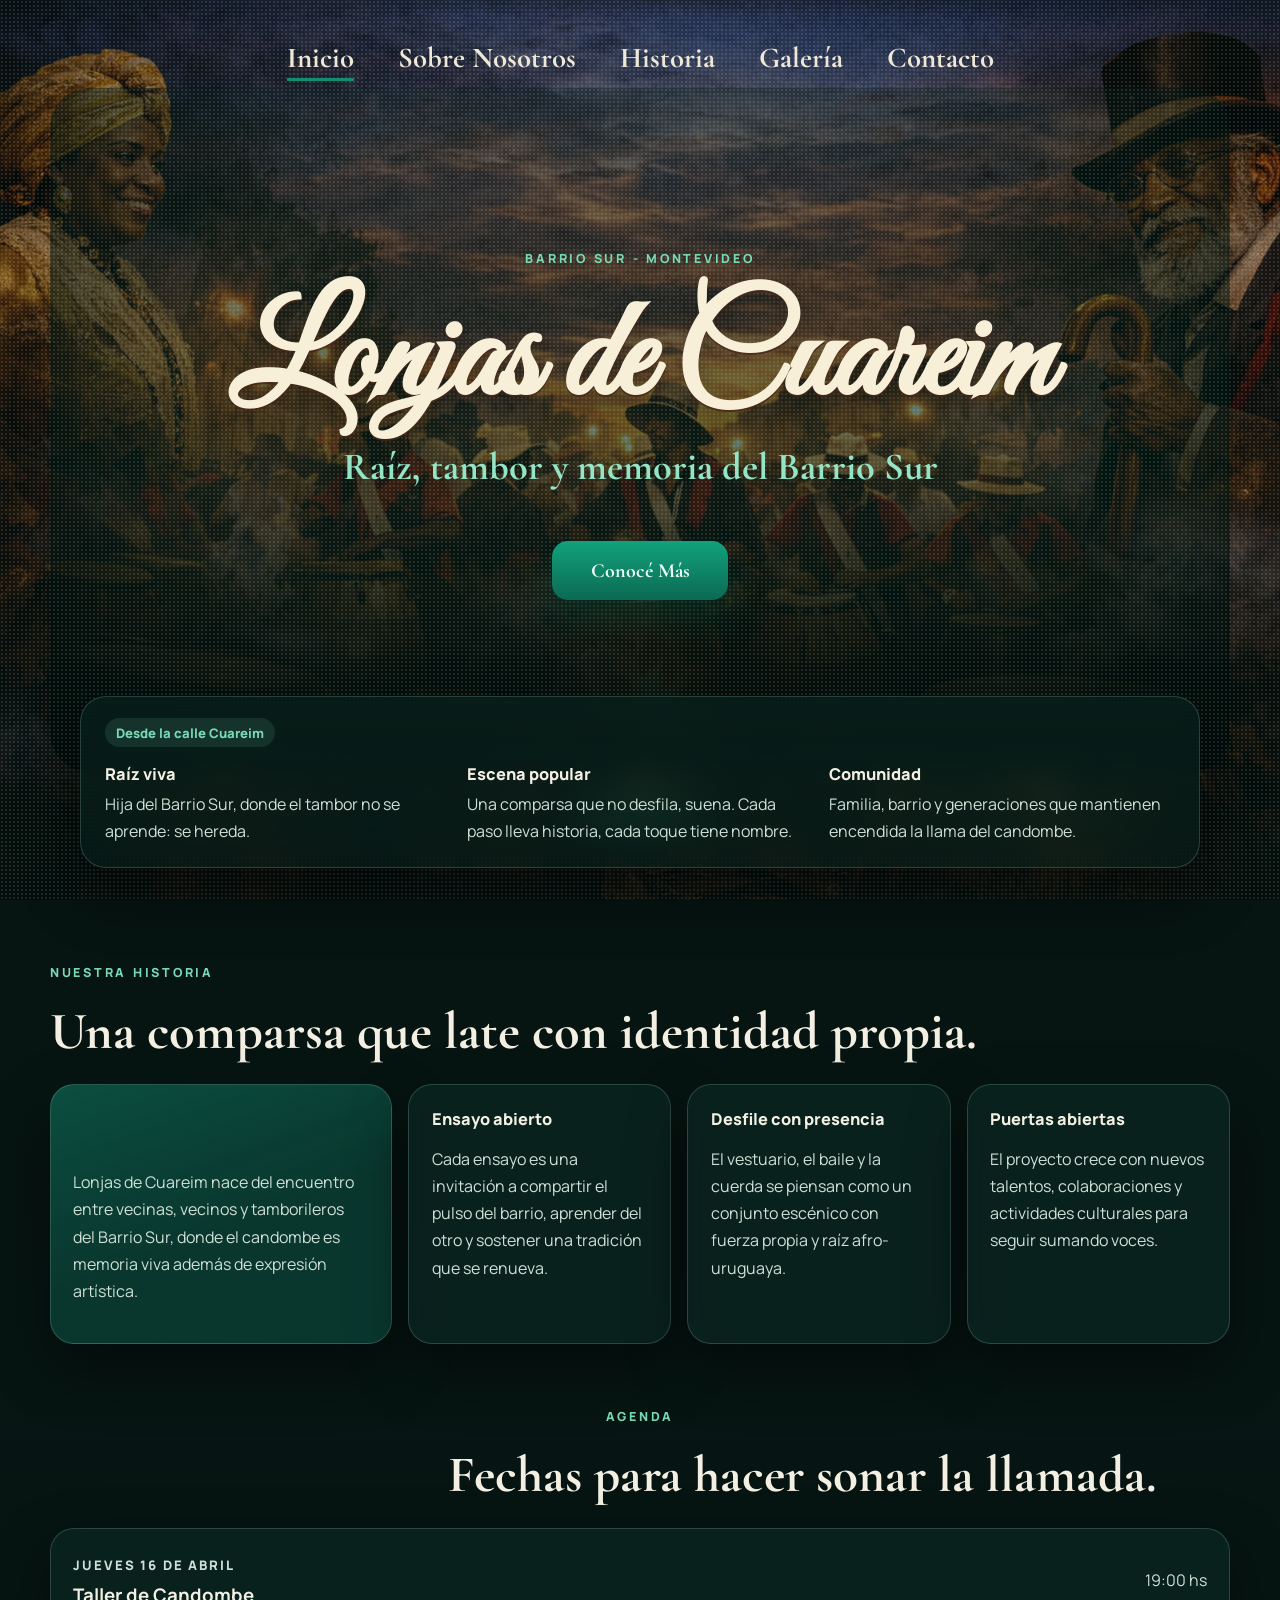
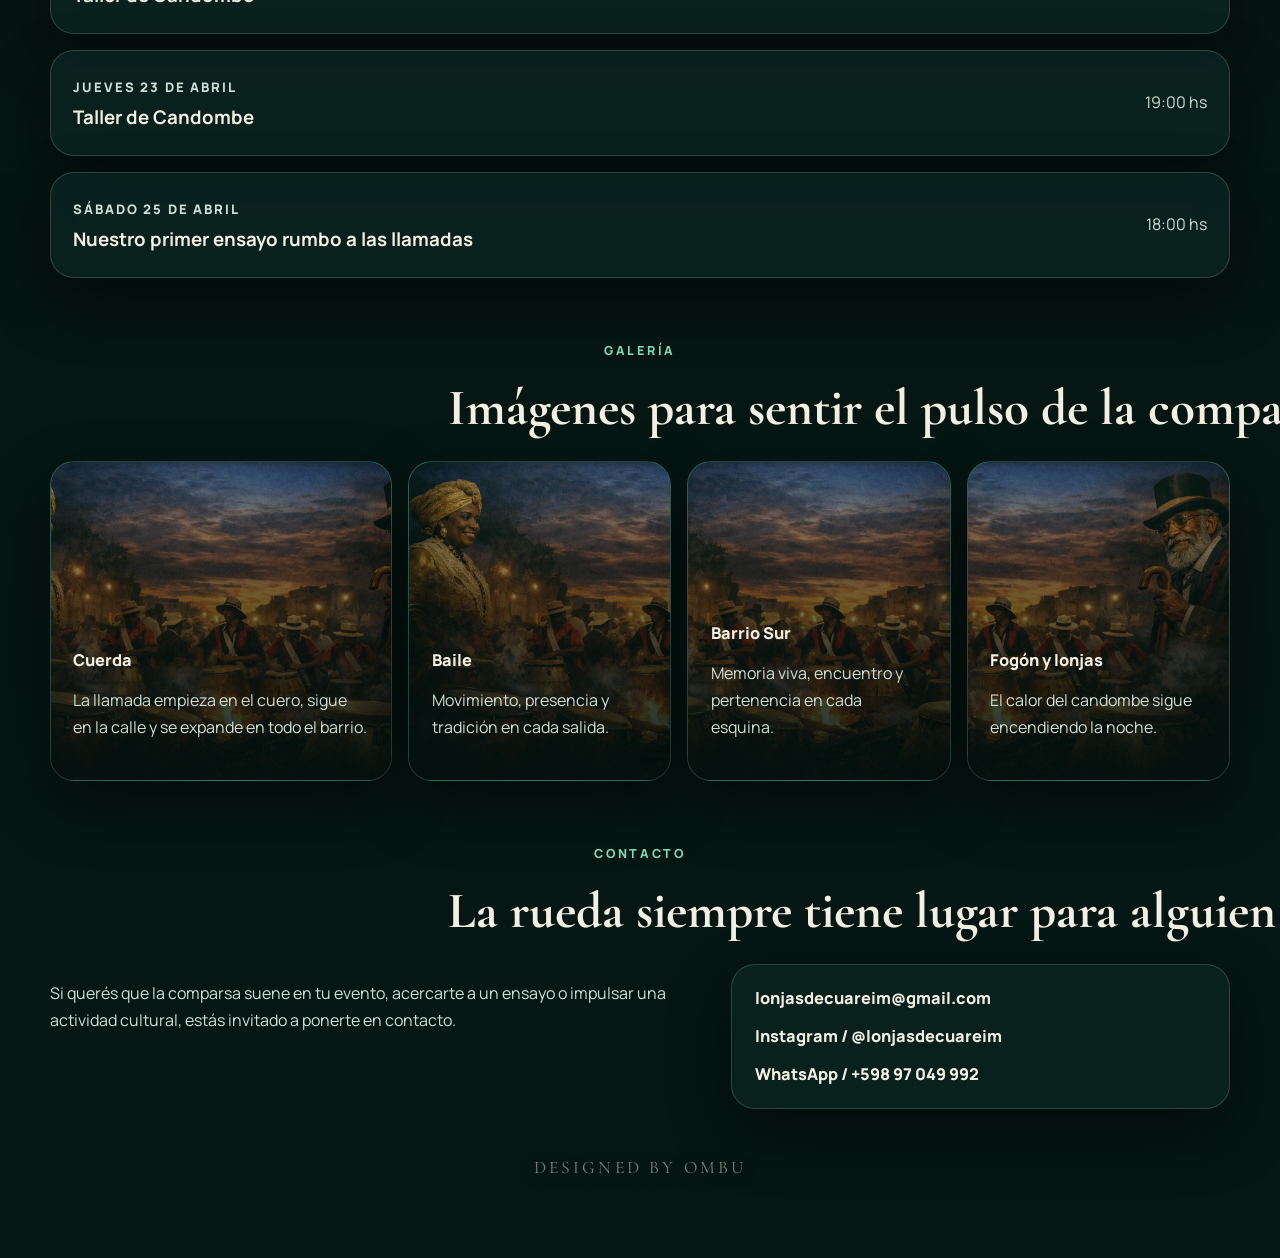
==== index.html @ a300d77d "mas version" ====
<!DOCTYPE html>
<html lang="es">
  <head>
    <meta charset="UTF-8" />
    <meta name="viewport" content="width=device-width, initial-scale=1.0" />
    <meta
      name="description"
      content="Lonjas de Cuareim, comparsa del Barrio Sur con raíz, tambor y memoria."
    />
    <title>Lonjas de Cuareim</title>
    <link rel="preconnect" href="https://fonts.googleapis.com" />
    <link rel="preconnect" href="https://fonts.gstatic.com" crossorigin />
    <link
      href="https://fonts.googleapis.com/css2?family=Cormorant+Garamond:wght@400;500;600;700&family=Great+Vibes&family=Manrope:wght@400;500;700;800&display=swap"
      rel="stylesheet"
    />
    <link rel="stylesheet" href="styles.css" />
  </head>
  <body>
    <div class="page-shell">
      <header class="hero">
        <nav class="topbar">
          <a class="brand" href="#inicio">Lonjas de Cuareim</a>
          <button
            class="menu-toggle"
            type="button"
            aria-expanded="false"
            aria-controls="main-nav"
            aria-label="Abrir menú"
          >
            <span></span>
            <span></span>
            <span></span>
          </button>
          <div class="nav-links">
            <div class="nav-links-inner" id="main-nav">
              <a href="#inicio" class="active">Inicio</a>
              <a href="sobre-nosotros.html">Sobre Nosotros</a>
              <a href="#historia">Historia</a>
              <a href="#galeria">Galería</a>
              <a href="#contacto">Contacto</a>
            </div>
          </div>
        </nav>

        <section class="hero-content" id="inicio">
          <p class="eyebrow">Barrio Sur - Montevideo</p>
          <h1>Lonjas de Cuareim</h1>
          <p class="hero-tagline">Raíz, tambor y memoria del Barrio Sur</p>
          <div class="hero-actions">
            <a class="button button-primary" href="#historia">Conocé Más</a>
          </div>
        </section>

        <div class="hero-card reveal">
          <span class="hero-card-label">Desde la calle Cuareim</span>
          <div class="hero-stats">
            <article>
              <strong>Raíz viva</strong>
              <span>Hija del Barrio Sur, donde el tambor no se aprende: se hereda.</span>
            </article>
            <article>
              <strong>Escena popular</strong>
              <span>Una comparsa que no desfila, suena. Cada paso lleva historia, cada toque tiene nombre.</span>
            </article>
            <article>
              <strong>Comunidad</strong>
              <span>Familia, barrio y generaciones que mantienen encendida la llama del candombe.</span>
            </article>
          </div>
        </div>
      </header>

      <main>
        <section class="section story reveal" id="historia">
          <div class="section-heading">
            <p class="eyebrow">Nuestra historia</p>
            <h2 class="single-line-title">Una comparsa que late con identidad propia.</h2>
          </div>
          <div class="story-grid">
            <article class="story-panel highlight">
              <p>
                Lonjas de Cuareim nace del encuentro entre vecinas, vecinos y
                tamborileros del Barrio Sur, donde el candombe es memoria viva
                además de expresión artística.
              </p>
            </article>
            <article class="story-panel">
              <h3>Ensayo abierto</h3>
              <p>
                Cada ensayo es una invitación a compartir el pulso del barrio,
                aprender del otro y sostener una tradición que se renueva.
              </p>
            </article>
            <article class="story-panel">
              <h3>Desfile con presencia</h3>
              <p>
                El vestuario, el baile y la cuerda se piensan como un conjunto
                escénico con fuerza propia y raíz afro-uruguaya.
              </p>
            </article>
            <article class="story-panel">
              <h3>Puertas abiertas</h3>
              <p>
                El proyecto crece con nuevos talentos, colaboraciones y
                actividades culturales para seguir sumando voces.
              </p>
            </article>
          </div>
        </section>

        <section class="section schedule reveal" id="agenda">
          <div class="section-heading section-heading-centered">
            <p class="eyebrow">Agenda</p>
            <h2 class="section-title-wide">Fechas para hacer sonar la llamada.</h2>
          </div>
          <div class="schedule-list">
            <article class="schedule-item">
              <div>
                <p class="schedule-date">Jueves 16 de Abril</p>
                <h3>Taller de Candombe</h3>
              </div>
              <p>19:00 hs</p>
            </article>
            <article class="schedule-item">
              <div>
                <p class="schedule-date">Jueves 23 de Abril</p>
                <h3>Taller de Candombe</h3>
              </div>
              <p>19:00 hs</p>
            </article>
            <article class="schedule-item">
              <div>
                <p class="schedule-date">Sábado 25 de Abril</p>
                <h3>Nuestro primer ensayo rumbo a las llamadas</h3>
              </div>
              <p>18:00 hs</p>
            </article>
          </div>
        </section>

        <section class="section gallery reveal" id="galeria">
          <div class="section-heading section-heading-centered">
            <p class="eyebrow">Galería</p>
            <h2 class="section-title-wide">Imágenes para sentir el pulso de la comparsa.</h2>
          </div>
          <div class="gallery-grid">
            <article class="gallery-card gallery-card-large gallery-photo gallery-photo-1">
              <span>Cuerda</span>
              <p>La llamada empieza en el cuero, sigue en la calle y se expande en todo el barrio.</p>
            </article>
            <article class="gallery-card gallery-photo gallery-photo-2">
              <span>Baile</span>
              <p>Movimiento, presencia y tradición en cada salida.</p>
            </article>
            <article class="gallery-card gallery-photo gallery-photo-3">
              <span>Barrio Sur</span>
              <p>Memoria viva, encuentro y pertenencia en cada esquina.</p>
            </article>
            <article class="gallery-card gallery-photo gallery-photo-4">
              <span>Fogón y lonjas</span>
              <p>El calor del candombe sigue encendiendo la noche.</p>
            </article>
          </div>
        </section>

        <section class="section contact reveal" id="contacto">
          <div class="section-heading section-heading-centered">
            <p class="eyebrow">Contacto</p>
            <h2 class="section-title-wide">La rueda siempre tiene lugar para alguien más.</h2>
          </div>
          <div class="contact-layout">
            <div class="contact-copy">
              <p>
                Si querés que la comparsa suene en tu evento, acercarte a un
                ensayo o impulsar una actividad cultural, estás invitado a
                ponerte en contacto.
              </p>
            </div>
            <div class="contact-box">
              <a href="mailto:lonjasdecuareim@gmail.com">lonjasdecuareim@gmail.com</a>
              <a href="https://www.instagram.com/lonjasdecuareim/" target="_blank" rel="noreferrer">
                Instagram / @lonjasdecuareim
              </a>
              <a href="https://wa.me/59897049992" target="_blank" rel="noreferrer">
                WhatsApp / +598 97 049 992
              </a>
            </div>
          </div>
        </section>
      </main>

      <footer class="site-footer">
        <p>Designed by Ombu</p>
      </footer>
    </div>

    <script src="script.js"></script>
  </body>
</html>
---- styles.css ----
:root {
  --surface: rgba(10, 37, 33, 0.8);
  --surface-strong: rgba(10, 59, 50, 0.9);
  --text: #f3efe2;
  --muted: #cfe0d6;
  --accent: #0f8f6f;
  --accent-soft: #78d9b5;
  --line: rgba(194, 248, 228, 0.18);
  --shadow: 0 24px 60px rgba(0, 0, 0, 0.48);
}

* {
  box-sizing: border-box;
}

html {
  scroll-behavior: smooth;
}

body {
  margin: 0;
  min-height: 100vh;
  font-family: "Manrope", sans-serif;
  color: var(--text);
  background:
    linear-gradient(180deg, rgba(5, 18, 16, 0.3), rgba(4, 24, 20, 0.74)),
    url("portada.png") center top / cover no-repeat fixed;
  background-color: #081412;
}

body::before {
  content: "";
  position: fixed;
  inset: 0;
  pointer-events: none;
  background:
    linear-gradient(180deg, rgba(3, 27, 23, 0.42) 0%, rgba(5, 31, 27, 0.18) 24%, rgba(3, 22, 19, 0.72) 100%),
    linear-gradient(rgba(180, 241, 222, 0.04) 1px, transparent 1px),
    linear-gradient(90deg, rgba(180, 241, 222, 0.04) 1px, transparent 1px);
  background-size: auto, 32px 32px, 32px 32px;
  opacity: 0.48;
}

body::after {
  content: "";
  position: fixed;
  inset: 0;
  pointer-events: none;
  opacity: 0.16;
  background-image: radial-gradient(circle, rgba(255, 249, 231, 0.7) 0.8px, transparent 1px);
  background-size: 4px 4px;
  mix-blend-mode: screen;
}

.page-shell {
  width: min(1180px, calc(100% - 2rem));
  margin: 0 auto;
  padding-bottom: 4rem;
}

.hero {
  position: relative;
  min-height: 100vh;
  padding: 1.5rem 0 2rem;
  display: flex;
  flex-direction: column;
  justify-content: space-between;
}

.hero-subpage {
  min-height: auto;
  padding-bottom: 0;
}

.hero::after {
  content: "";
  position: absolute;
  pointer-events: none;
  inset: 5.5rem 0 8rem;
  border-radius: 40px;
  background: linear-gradient(180deg, rgba(7, 34, 31, 0.34) 0%, rgba(13, 69, 55, 0.22) 42%, rgba(3, 20, 17, 0.7) 100%);
  box-shadow: inset 0 -140px 160px rgba(2, 13, 11, 0.92);
}

.hero::before {
  content: "";
  position: absolute;
  pointer-events: none;
  inset: auto 2% 4rem;
  height: 34%;
  border-radius: 36px;
  background:
    radial-gradient(circle at 50% 100%, rgba(57, 213, 166, 0.24), transparent 14%),
    linear-gradient(180deg, transparent 0%, rgba(4, 19, 16, 0.12) 38%, rgba(3, 16, 13, 0.5) 100%);
  filter: blur(6px);
}

.topbar {
  position: relative;
  z-index: 5;
  display: flex;
  align-items: center;
  justify-content: center;
  gap: 1rem;
  padding: 1rem 1.5rem;
}

.menu-toggle {
  display: none;
  border: 1px solid rgba(194, 248, 228, 0.22);
  background: rgba(6, 36, 31, 0.76);
  border-radius: 14px;
  padding: 0.8rem 0.75rem;
  cursor: pointer;
  backdrop-filter: blur(10px);
}

.menu-toggle span {
  display: block;
  width: 24px;
  height: 2px;
  margin: 5px 0;
  background: #f0e8d7;
  border-radius: 999px;
}

.brand,
.nav-links a,
.button,
.contact-box a {
  text-decoration: none;
  color: inherit;
}

.brand {
  display: none;
}

.nav-links {
  position: relative;
  z-index: 6;
  display: flex;
  flex-wrap: wrap;
  gap: 2.75rem;
}

.nav-links-inner {
  display: flex;
  flex-wrap: wrap;
  gap: 2.75rem;
}

.nav-links a {
  position: relative;
  z-index: 7;
  font-family: "Cormorant Garamond", serif;
  font-size: clamp(1.8rem, 2vw, 2.35rem);
  font-weight: 700;
  color: #f0e8d7;
}

.nav-links a::after {
  content: "";
  position: absolute;
  left: 0;
  right: 0;
  bottom: -0.35rem;
  height: 3px;
  background: var(--accent);
  transform: scaleX(0);
  transform-origin: center;
  transition: transform 180ms ease;
}

.nav-links a.active::after,
.nav-links a:hover::after {
  transform: scaleX(1);
}

.hero-content {
  position: relative;
  z-index: 1;
  padding: 8rem 0 4rem;
  min-height: 62vh;
  display: grid;
  place-items: center;
  text-align: center;
}

.hero-content-subpage {
  min-height: auto;
  padding: 5rem 0 3rem;
}

.eyebrow {
  margin: 0 0 1rem;
  text-transform: uppercase;
  letter-spacing: 0.22em;
  color: var(--accent-soft);
  font-size: 0.78rem;
  font-weight: 800;
}

h1,
h2,
h3,
.schedule-date {
  margin: 0;
}

h1,
h2,
h3 {
  text-wrap: balance;
}

h1 {
  font-family: "Great Vibes", cursive;
  font-size: clamp(5.4rem, 11vw, 11rem);
  line-height: 0.9;
  color: #f7efd8;
  text-shadow: 0 2px 0 rgba(71, 37, 25, 0.8), 0 8px 24px rgba(0, 0, 0, 0.28);
}

.hero-tagline {
  margin: 0.2rem 0 0;
  font-family: "Cormorant Garamond", serif;
  font-size: clamp(2rem, 3vw, 3.6rem);
  font-weight: 700;
  color: #93e5c6;
  text-shadow: 0 8px 20px rgba(0, 0, 0, 0.3);
}

.hero-actions {
  display: flex;
  justify-content: center;
  margin-top: 2.2rem;
}

.button {
  padding: 1.1rem 2.4rem;
  border-radius: 16px;
  font-family: "Cormorant Garamond", serif;
  font-size: 1.25rem;
  font-weight: 700;
}

.button-primary {
  background: linear-gradient(180deg, #12a27d, #0b6a53);
  color: #effff8;
  box-shadow: 0 18px 34px rgba(6, 73, 56, 0.38);
}

.hero-card,
.story-panel,
.schedule-item,
.gallery-card,
.contact-box {
  border: 1px solid var(--line);
  background: var(--surface);
  box-shadow: var(--shadow);
  backdrop-filter: blur(14px);
}

.hero-card {
  position: relative;
  z-index: 1;
  margin: 0 auto;
  padding: 1.35rem 1.5rem;
  border-radius: 26px;
  width: min(100%, 1120px);
  background: linear-gradient(180deg, rgba(7, 31, 27, 0.76), rgba(5, 28, 24, 0.56));
}

.hero-card-label {
  display: inline-block;
  margin-bottom: 1rem;
  padding: 0.35rem 0.7rem;
  border-radius: 999px;
  background: rgba(120, 217, 181, 0.12);
  color: var(--accent-soft);
  font-size: 0.82rem;
  font-weight: 800;
}

.hero-stats {
  display: grid;
  grid-template-columns: repeat(3, minmax(0, 1fr));
  gap: 1rem;
}

.hero-stats article,
.schedule-item div {
  display: grid;
  gap: 0.35rem;
}

.hero-stats strong,
.story-panel h3,
.gallery-card span,
.contact-box a {
  font-size: 1.02rem;
  font-weight: 800;
}

.story-panel p,
.schedule-item p,
.gallery-card p,
.contact-copy p,
.hero-stats span {
  color: var(--muted);
  line-height: 1.7;
}

main {
  position: relative;
  z-index: 1;
}

.section {
  padding: 4rem 0 0;
}

.subpage-main {
  padding-bottom: 4rem;
}

.section-subpage {
  padding-top: 3rem;
}

.section-heading {
  display: grid;
  gap: 0.6rem;
  margin-bottom: 1.75rem;
}

.section-heading-centered {
  justify-items: center;
  text-align: center;
}

.section-heading-centered h2 {
  max-width: 16ch;
}

.section-title-wide {
  max-width: none;
  white-space: nowrap;
  font-size: clamp(2.3rem, 4vw, 4.2rem);
}

h2 {
  font-family: "Cormorant Garamond", serif;
  font-size: clamp(3rem, 6vw, 4.8rem);
  line-height: 0.95;
  max-width: 12ch;
}

.single-line-title {
  max-width: none;
  white-space: nowrap;
  font-size: clamp(2.4rem, 4.1vw, 4.5rem);
}

.story-grid {
  display: grid;
  grid-template-columns: 1.3fr repeat(3, 1fr);
  gap: 1rem;
}

.subpage-grid,
.subpage-columns {
  display: grid;
  gap: 1rem;
}

.subpage-grid {
  grid-template-columns: 1.2fr 1fr 1fr;
}

.subpage-columns {
  grid-template-columns: repeat(3, 1fr);
}

.story-panel,
.gallery-card,
.contact-box {
  border-radius: 24px;
  padding: 1.4rem;
}

.story-panel.highlight {
  display: flex;
  align-items: flex-end;
  min-height: 260px;
  background: linear-gradient(160deg, rgba(18, 162, 125, 0.22), transparent 54%), var(--surface-strong);
}

.schedule-list,
.gallery-grid {
  display: grid;
  gap: 1rem;
}

.schedule-item {
  display: flex;
  justify-content: space-between;
  gap: 1.5rem;
  align-items: center;
  padding: 1.4rem;
  border-radius: 24px;
}

.schedule-date {
  color: var(--accent-soft);
  text-transform: uppercase;
  letter-spacing: 0.14em;
  font-size: 0.82rem;
  font-weight: 800;
}

.gallery-grid {
  grid-template-columns: 1.3fr repeat(3, 1fr);
}

.gallery-card {
  min-height: 220px;
  display: flex;
  flex-direction: column;
  justify-content: flex-end;
  background:
    linear-gradient(180deg, rgba(255, 255, 255, 0) 12%, rgba(3, 18, 15, 0.88) 92%),
    radial-gradient(circle at top, rgba(120, 217, 181, 0.2), rgba(18, 162, 125, 0.08) 36%, transparent 70%),
    var(--surface-strong);
  overflow: hidden;
}

.gallery-card-large {
  min-height: 320px;
}

.gallery-photo {
  position: relative;
  isolation: isolate;
}

.gallery-photo::before {
  content: "";
  position: absolute;
  inset: 0;
  background-image: url("portada.png");
  background-size: cover;
  background-repeat: no-repeat;
  opacity: 0.68;
  z-index: -2;
  transition: transform 300ms ease, opacity 300ms ease;
}

.gallery-photo::after {
  content: "";
  position: absolute;
  inset: 0;
  background:
    linear-gradient(180deg, rgba(6, 29, 24, 0.08) 10%, rgba(3, 18, 15, 0.84) 92%);
  z-index: -1;
}

.gallery-photo:hover::before {
  transform: scale(1.04);
  opacity: 0.82;
}

.gallery-photo-1::before {
  background-position: center 78%;
}

.gallery-photo-2::before {
  background-position: left center;
}

.gallery-photo-3::before {
  background-position: center 24%;
}

.gallery-photo-4::before {
  background-position: right center;
}

.contact-layout {
  display: grid;
  grid-template-columns: 1.2fr 0.9fr;
  gap: 1rem;
  align-items: start;
}

.contact-box {
  display: grid;
  gap: 1rem;
}

.site-footer {
  position: relative;
  z-index: 1;
  padding: 3rem 0 1rem;
  text-align: center;
}

.site-footer p {
  margin: 0;
  font-family: "Cormorant Garamond", serif;
  font-size: 1.1rem;
  letter-spacing: 0.18em;
  text-transform: uppercase;
  color: rgba(246, 236, 216, 0.5);
  text-shadow: 0 4px 18px rgba(0, 0, 0, 0.35);
}

.reveal {
  opacity: 0;
  transform: translateY(28px);
  transition: opacity 700ms ease, transform 700ms ease;
}

.reveal.is-visible {
  opacity: 1;
  transform: translateY(0);
}

@media (max-width: 960px) {
  body {
    background-position: center top, 56% top;
    background-size: auto, cover;
  }

  .story-grid,
  .subpage-grid,
  .subpage-columns,
  .gallery-grid,
  .contact-layout,
  .hero-stats {
    grid-template-columns: 1fr;
  }

  .schedule-item {
    flex-direction: column;
    align-items: flex-start;
  }

  .hero-content {
    padding-top: 5rem;
  }
}

@media (max-width: 720px) {
  body {
    background:
      linear-gradient(180deg, rgba(9, 7, 9, 0.38), rgba(9, 7, 9, 0.72)),
      url("portada.png") 64% top / cover no-repeat scroll;
  }

  body::before {
    opacity: 0.34;
  }

  body::after {
    opacity: 0.08;
  }

  .page-shell {
    width: min(100% - 1rem, 100%);
  }

  .hero {
    min-height: auto;
    padding-top: 0.5rem;
  }

  .topbar,
  .hero-actions {
    flex-direction: column;
    align-items: flex-start;
  }

  .topbar {
    align-items: stretch;
    gap: 0.75rem;
  }

  .menu-toggle {
    display: inline-flex;
    align-self: flex-start;
    flex-direction: column;
    justify-content: center;
  }

  .nav-links {
    display: none;
    width: 100%;
    padding: 1rem;
    border: 1px solid rgba(194, 248, 228, 0.16);
    border-radius: 24px;
    background: rgba(5, 33, 28, 0.82);
    box-shadow: var(--shadow);
    backdrop-filter: blur(16px);
  }

  .nav-links.is-open {
    display: block;
  }

  .nav-links-inner {
    flex-direction: column;
    gap: 0.85rem;
  }

  .nav-links a {
    display: inline-block;
    font-size: 1.8rem;
  }

  h1 {
    font-size: clamp(4rem, 17vw, 6rem);
  }

  .hero-tagline {
    font-size: clamp(1.7rem, 8vw, 2.35rem);
  }

  .single-line-title {
    white-space: normal;
    font-size: clamp(2.4rem, 9vw, 3.4rem);
  }

  .section-title-wide {
    white-space: normal;
    font-size: clamp(2.2rem, 8vw, 3.2rem);
  }

  .hero-card,
  .story-panel,
  .schedule-item,
  .gallery-card,
  .contact-box {
    border-radius: 22px;
  }
}
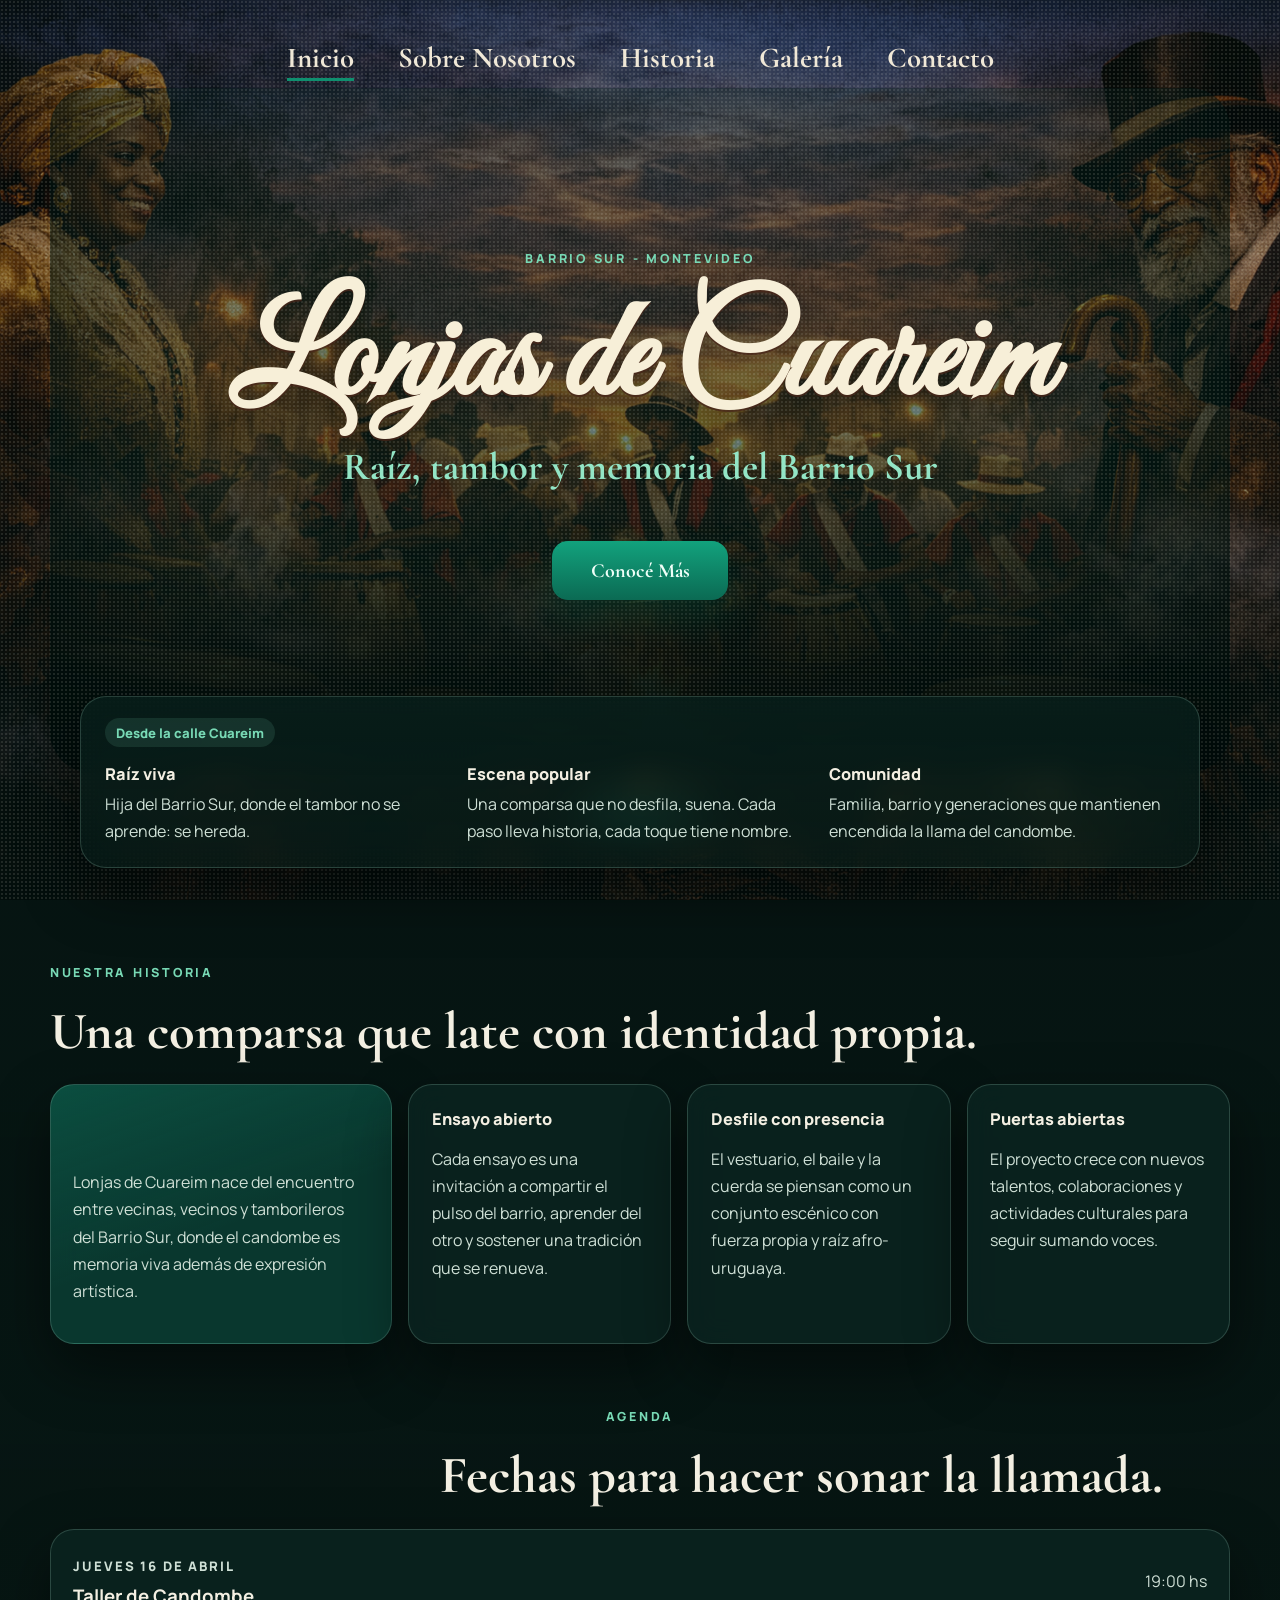
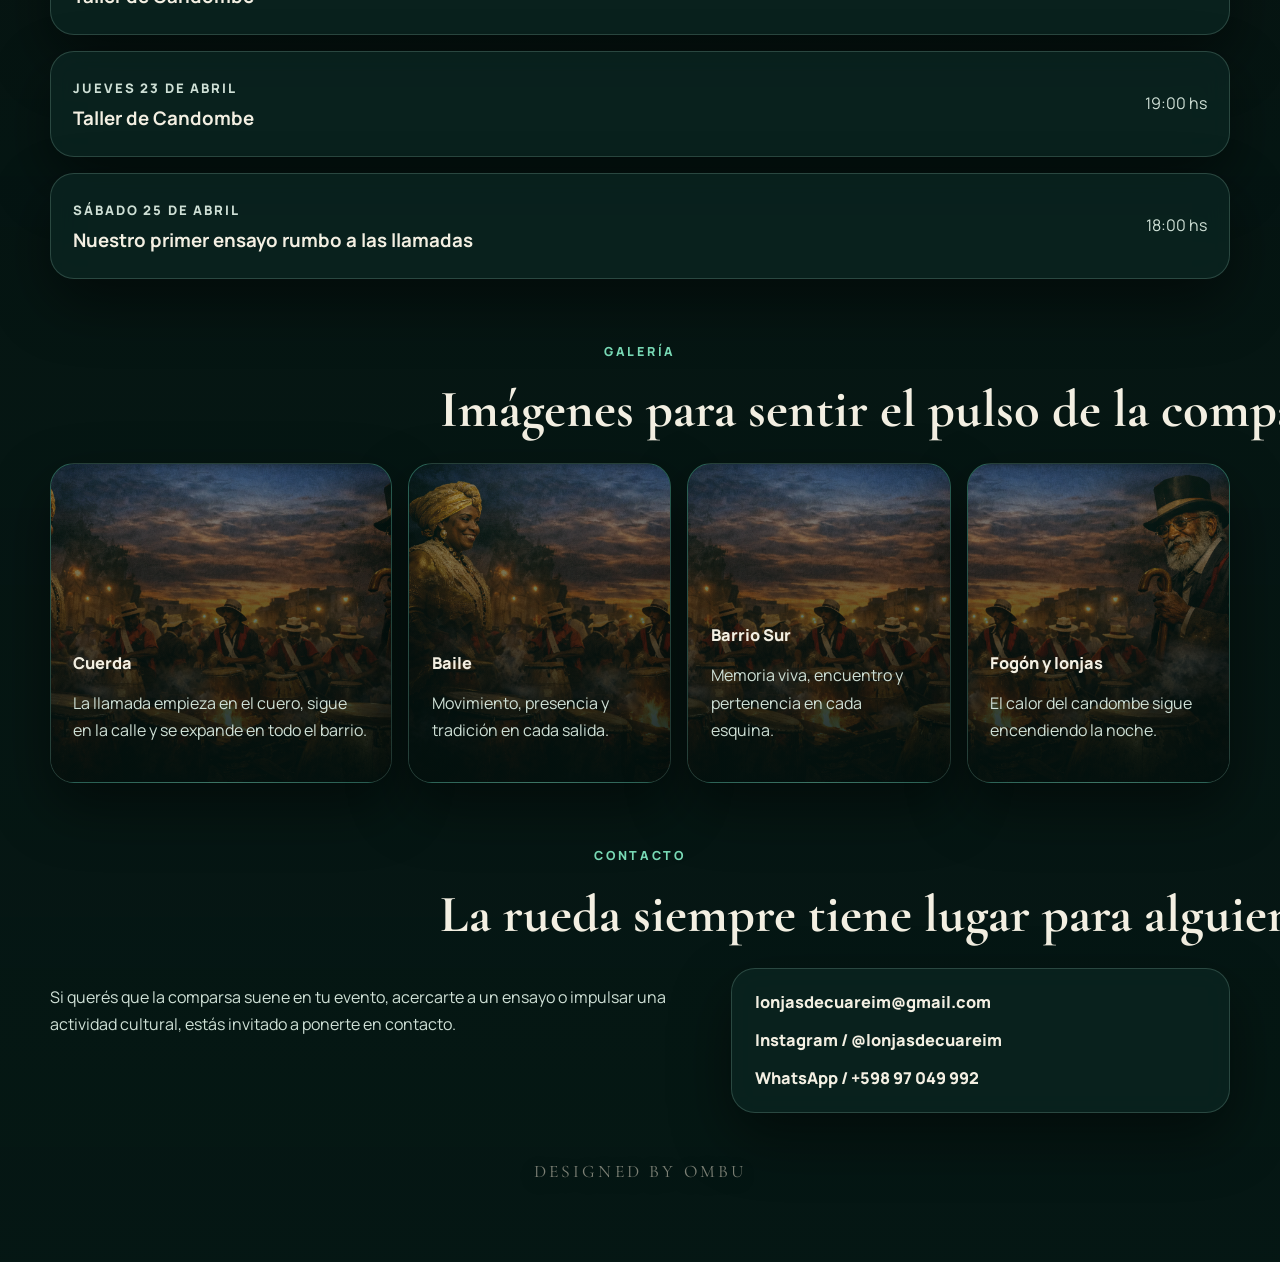
==== commit cae04431: "mas version" ====
--- a/index.html
+++ b/index.html
@@ -112,7 +112,7 @@
         <section class="section schedule reveal" id="agenda">
           <div class="section-heading section-heading-centered">
             <p class="eyebrow">Agenda</p>
-            <h2 class="section-title-wide">Fechas para hacer sonar la llamada.</h2>
+            <h2 class="single-line-title centered-title">Fechas para hacer sonar la llamada.</h2>
           </div>
           <div class="schedule-list">
             <article class="schedule-item">
@@ -142,7 +142,7 @@
         <section class="section gallery reveal" id="galeria">
           <div class="section-heading section-heading-centered">
             <p class="eyebrow">Galería</p>
-            <h2 class="section-title-wide">Imágenes para sentir el pulso de la comparsa.</h2>
+            <h2 class="single-line-title centered-title">Imágenes para sentir el pulso de la comparsa.</h2>
           </div>
           <div class="gallery-grid">
             <article class="gallery-card gallery-card-large gallery-photo gallery-photo-1">
@@ -167,7 +167,7 @@
         <section class="section contact reveal" id="contacto">
           <div class="section-heading section-heading-centered">
             <p class="eyebrow">Contacto</p>
-            <h2 class="section-title-wide">La rueda siempre tiene lugar para alguien más.</h2>
+            <h2 class="single-line-title centered-title">La rueda siempre tiene lugar para alguien más.</h2>
           </div>
           <div class="contact-layout">
             <div class="contact-copy">
--- a/styles.css
+++ b/styles.css
@@ -336,6 +336,7 @@
 }
 
 .section-heading-centered {
+  width: 100%;
   justify-items: center;
   text-align: center;
 }
@@ -344,10 +345,10 @@
   max-width: 16ch;
 }
 
-.section-title-wide {
-  max-width: none;
-  white-space: nowrap;
-  font-size: clamp(2.3rem, 4vw, 4.2rem);
+.centered-title {
+  width: fit-content;
+  margin-inline: auto;
+  text-align: center;
 }
 
 h2 {
@@ -632,11 +633,6 @@
     font-size: clamp(2.4rem, 9vw, 3.4rem);
   }
 
-  .section-title-wide {
-    white-space: normal;
-    font-size: clamp(2.2rem, 8vw, 3.2rem);
-  }
-
   .hero-card,
   .story-panel,
   .schedule-item,
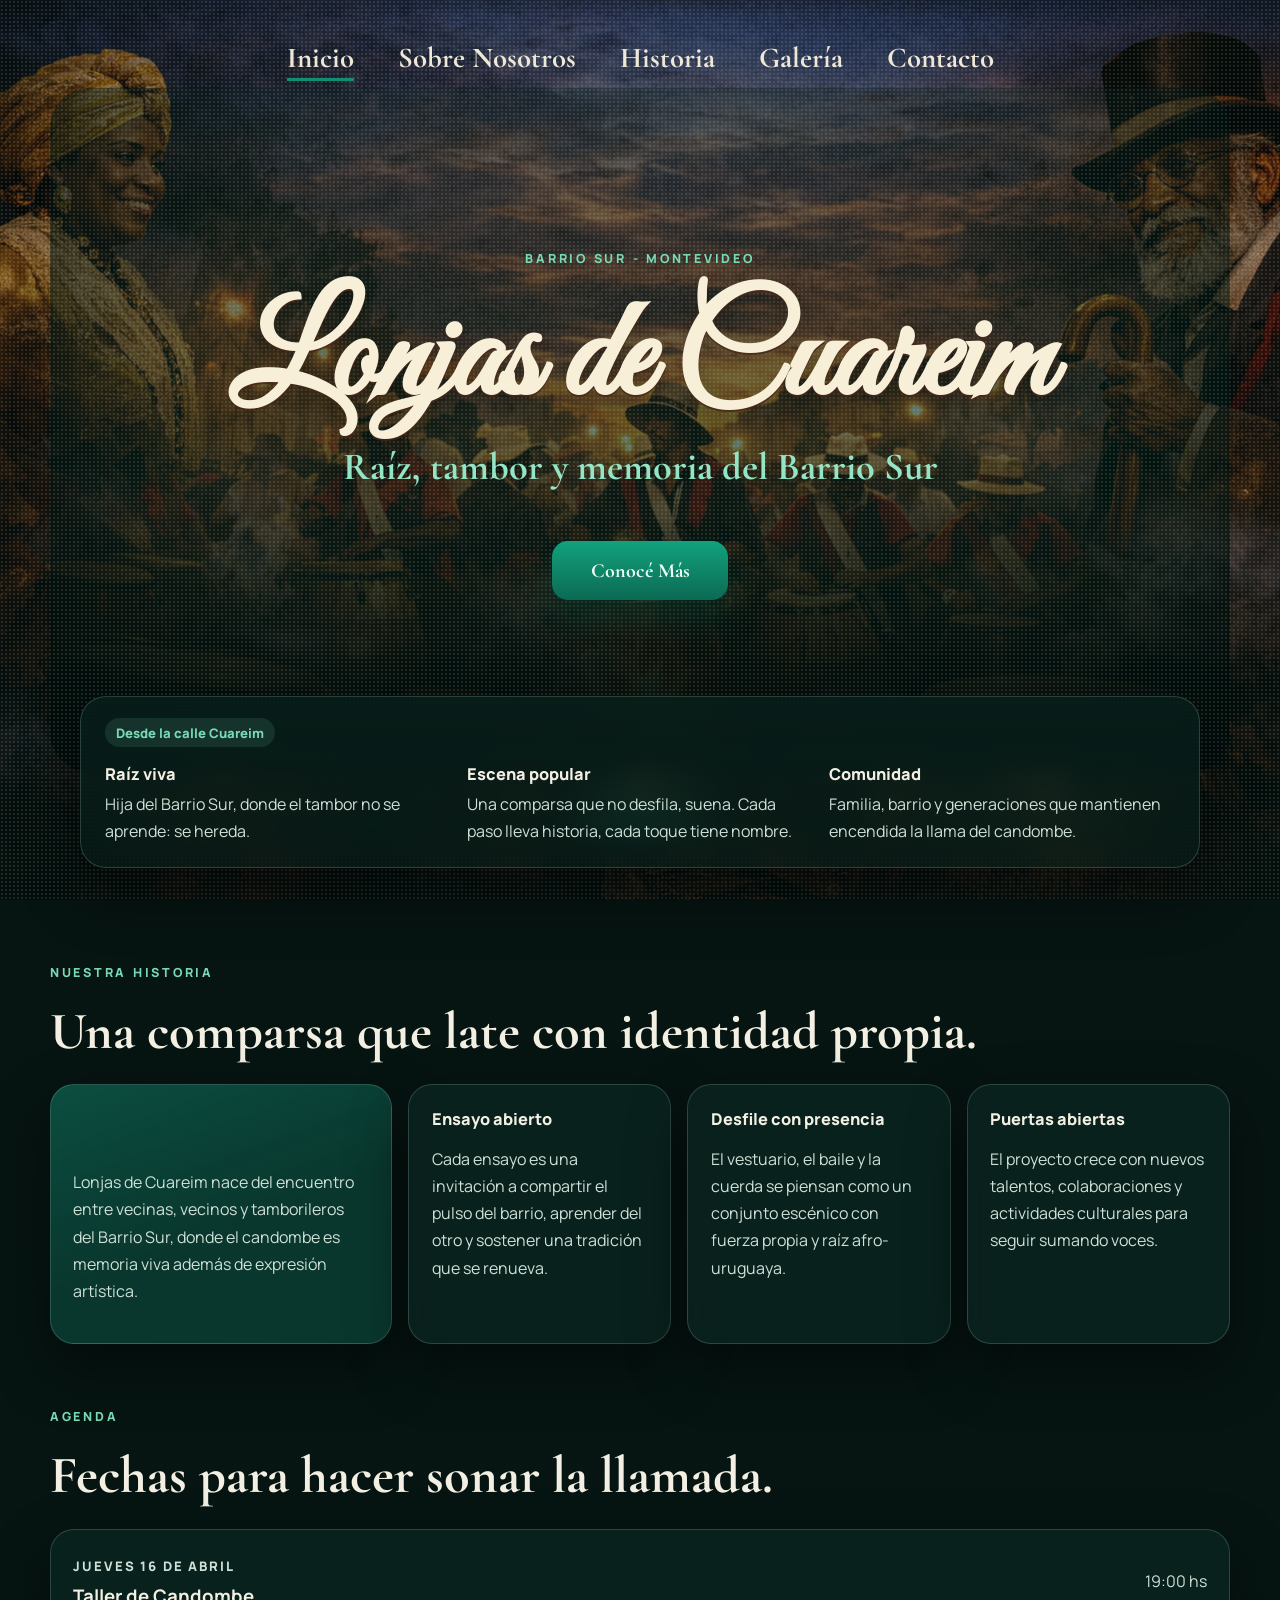
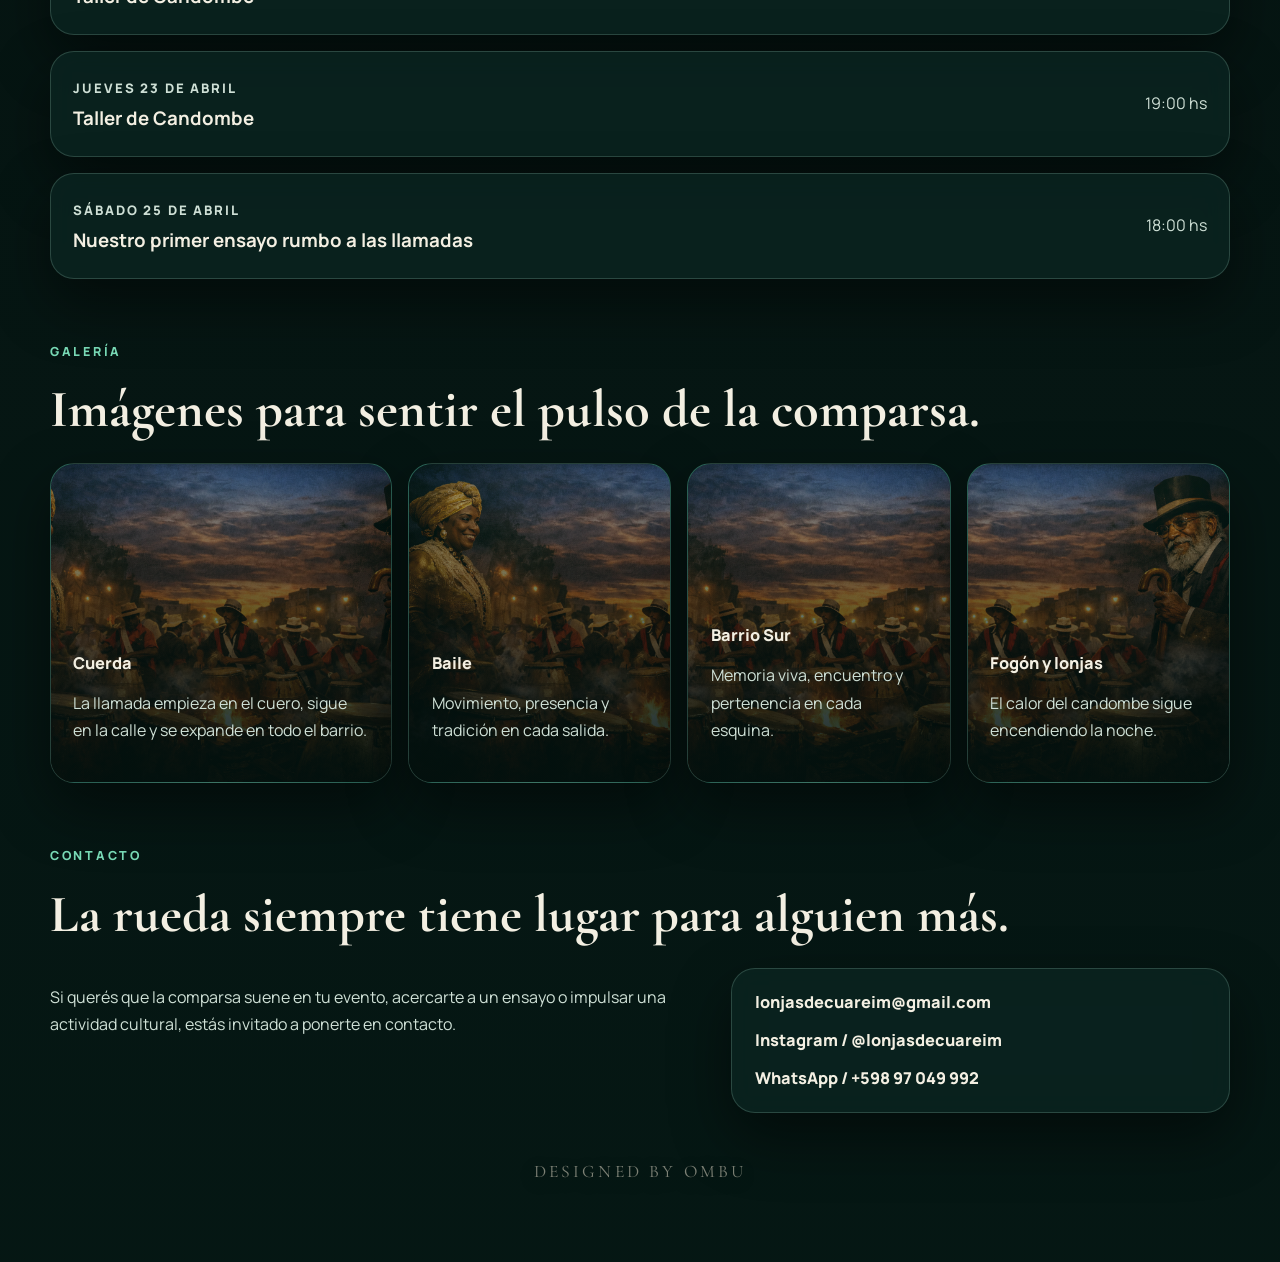
==== commit 36012bcb: "vv" ====
--- a/index.html
+++ b/index.html
@@ -110,9 +110,9 @@
         </section>
 
         <section class="section schedule reveal" id="agenda">
-          <div class="section-heading section-heading-centered">
+          <div class="section-heading">
             <p class="eyebrow">Agenda</p>
-            <h2 class="single-line-title centered-title">Fechas para hacer sonar la llamada.</h2>
+            <h2 class="single-line-title">Fechas para hacer sonar la llamada.</h2>
           </div>
           <div class="schedule-list">
             <article class="schedule-item">
@@ -140,9 +140,9 @@
         </section>
 
         <section class="section gallery reveal" id="galeria">
-          <div class="section-heading section-heading-centered">
+          <div class="section-heading">
             <p class="eyebrow">Galería</p>
-            <h2 class="single-line-title centered-title">Imágenes para sentir el pulso de la comparsa.</h2>
+            <h2 class="single-line-title">Imágenes para sentir el pulso de la comparsa.</h2>
           </div>
           <div class="gallery-grid">
             <article class="gallery-card gallery-card-large gallery-photo gallery-photo-1">
@@ -165,9 +165,9 @@
         </section>
 
         <section class="section contact reveal" id="contacto">
-          <div class="section-heading section-heading-centered">
+          <div class="section-heading">
             <p class="eyebrow">Contacto</p>
-            <h2 class="single-line-title centered-title">La rueda siempre tiene lugar para alguien más.</h2>
+            <h2 class="single-line-title">La rueda siempre tiene lugar para alguien más.</h2>
           </div>
           <div class="contact-layout">
             <div class="contact-copy">
--- a/styles.css
+++ b/styles.css
@@ -15,11 +15,13 @@
 
 html {
   scroll-behavior: smooth;
+  overflow-x: hidden;
 }
 
 body {
   margin: 0;
   min-height: 100vh;
+  overflow-x: hidden;
   font-family: "Manrope", sans-serif;
   color: var(--text);
   background:
@@ -335,22 +337,6 @@
   margin-bottom: 1.75rem;
 }
 
-.section-heading-centered {
-  width: 100%;
-  justify-items: center;
-  text-align: center;
-}
-
-.section-heading-centered h2 {
-  max-width: 16ch;
-}
-
-.centered-title {
-  width: fit-content;
-  margin-inline: auto;
-  text-align: center;
-}
-
 h2 {
   font-family: "Cormorant Garamond", serif;
   font-size: clamp(3rem, 6vw, 4.8rem);
@@ -633,6 +619,10 @@
     font-size: clamp(2.4rem, 9vw, 3.4rem);
   }
 
+  .matched-title {
+    font-size: clamp(2.4rem, 9vw, 3.4rem);
+  }
+
   .hero-card,
   .story-panel,
   .schedule-item,
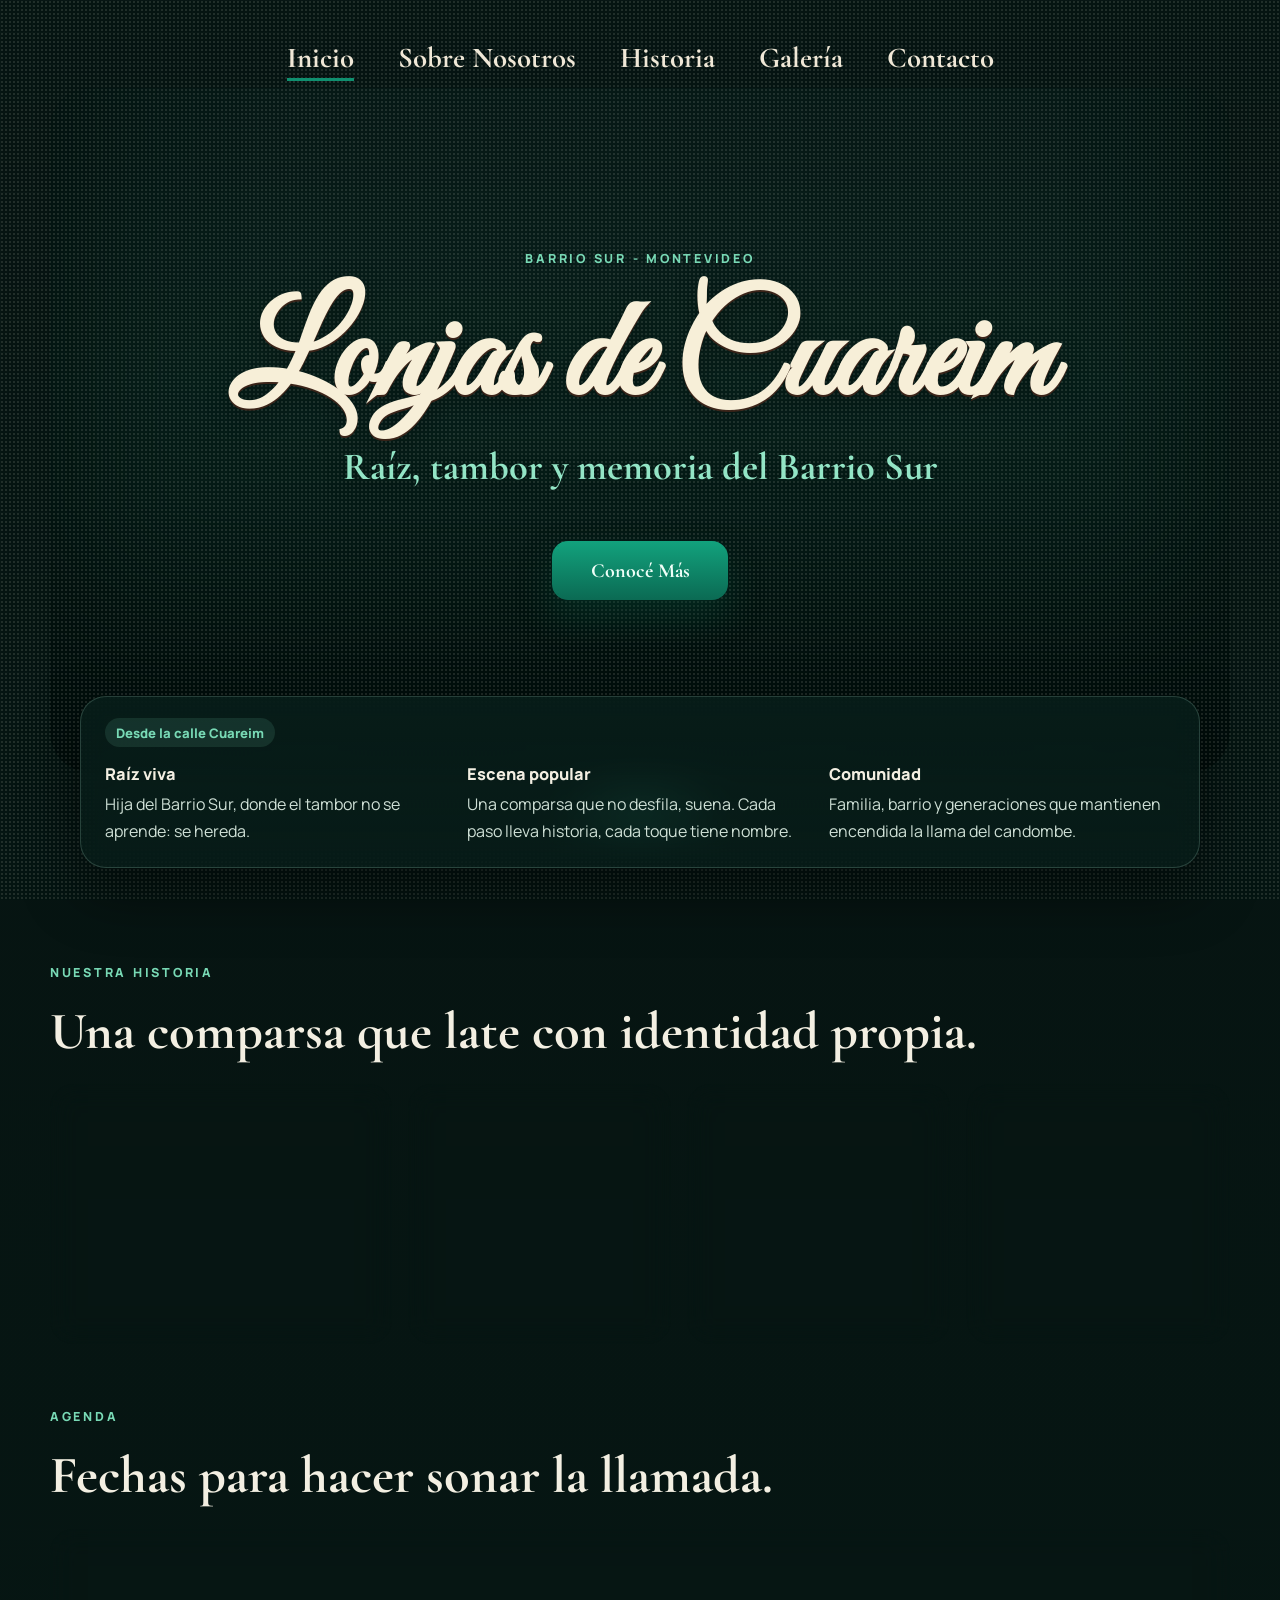
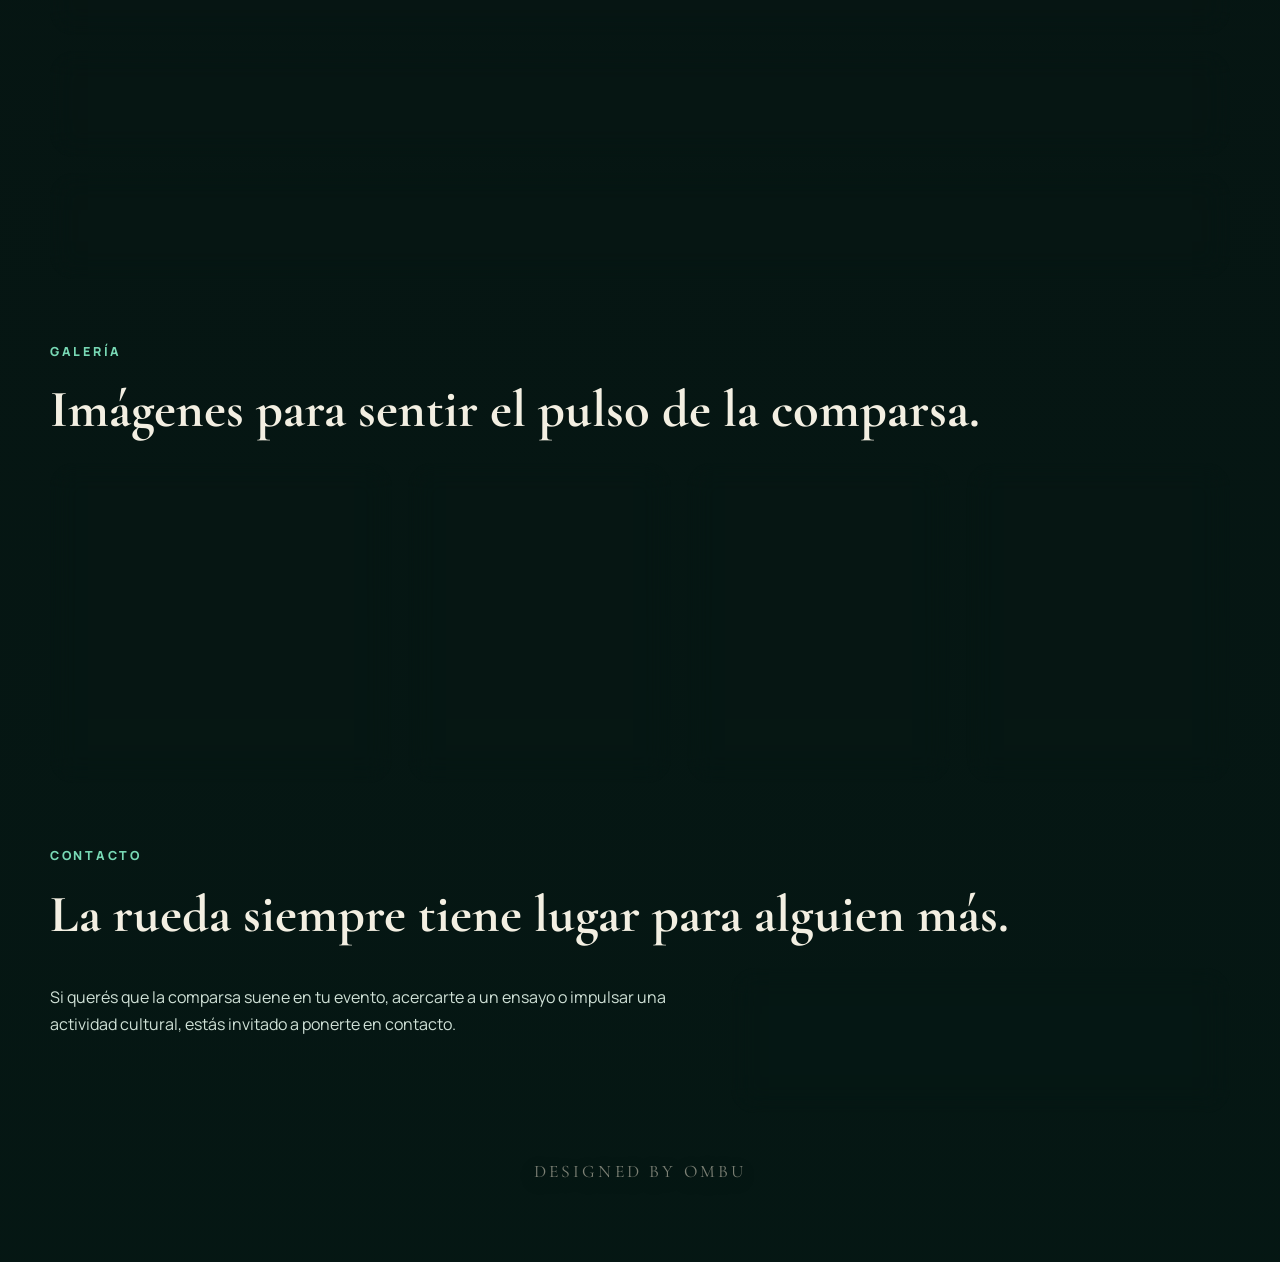
==== commit 36ece984: "dd" ====
--- a/index.html
+++ b/index.html
@@ -37,7 +37,7 @@
               <a href="#inicio" class="active">Inicio</a>
               <a href="sobre-nosotros.html">Sobre Nosotros</a>
               <a href="#historia">Historia</a>
-              <a href="#galeria">Galería</a>
+              <a href="galeria.html">Galería</a>
               <a href="#contacto">Contacto</a>
             </div>
           </div>
--- a/styles.css
+++ b/styles.css
@@ -459,19 +459,140 @@
 }
 
 .gallery-photo-1::before {
+  background-image: url("imagenes/cuerda.jpg");
   background-position: center 78%;
 }
 
 .gallery-photo-2::before {
+  background-image: url("imagenes/baile.jpg");
   background-position: left center;
 }
 
 .gallery-photo-3::before {
+  background-image: url("imagenes/barrio sur.jpeg");
   background-position: center 24%;
 }
 
 .gallery-photo-4::before {
+  background-image: url("imagenes/fogon.png");
   background-position: right center;
+}
+
+.photo-portal {
+  display: grid;
+  grid-template-columns: repeat(3, minmax(0, 1fr));
+  gap: 1rem;
+}
+
+.photo-frame {
+  position: relative;
+  min-height: 340px;
+  border: 1px solid var(--line);
+  border-radius: 28px;
+  overflow: hidden;
+  background: rgba(4, 24, 20, 0.72);
+  box-shadow: var(--shadow);
+}
+
+.photo-frame-large {
+  grid-column: span 2;
+  min-height: 420px;
+}
+
+.photo-frame-wide {
+  grid-column: span 2;
+}
+
+.photo-portal-archive .photo-frame {
+  min-height: 280px;
+}
+
+.photo-frame img {
+  width: 100%;
+  height: 100%;
+  object-fit: cover;
+  display: block;
+}
+
+.photo-trigger {
+  all: unset;
+  position: absolute;
+  inset: 0;
+  z-index: 1;
+  cursor: zoom-in;
+  display: block;
+  width: 100%;
+  height: 100%;
+}
+
+.photo-frame-copy {
+  position: absolute;
+  inset: auto 0 0;
+  z-index: 2;
+  pointer-events: none;
+  padding: 1.2rem;
+  background:
+    linear-gradient(180deg, rgba(4, 24, 20, 0) 0%, rgba(4, 24, 20, 0.84) 36%, rgba(4, 24, 20, 0.96) 100%);
+}
+
+.photo-frame-copy span {
+  display: block;
+  margin-bottom: 0.35rem;
+  font-size: 1rem;
+  font-weight: 800;
+}
+
+.photo-frame-copy p {
+  margin: 0;
+  color: var(--muted);
+  line-height: 1.6;
+}
+
+.lightbox {
+  position: fixed;
+  inset: 0;
+  z-index: 30;
+  display: grid;
+  place-items: center;
+  padding: 2rem;
+  background: rgba(3, 18, 15, 0.9);
+  opacity: 0;
+  visibility: hidden;
+  transition: opacity 220ms ease, visibility 220ms ease;
+}
+
+.lightbox.is-open {
+  opacity: 1;
+  visibility: visible;
+}
+
+.lightbox-content {
+  max-width: min(92vw, 1200px);
+  max-height: 88vh;
+}
+
+.lightbox-image {
+  width: auto;
+  max-width: 100%;
+  max-height: 88vh;
+  display: block;
+  border-radius: 24px;
+  box-shadow: 0 30px 80px rgba(0, 0, 0, 0.45);
+}
+
+.lightbox-close {
+  position: absolute;
+  top: 1.2rem;
+  right: 1.2rem;
+  border: 1px solid rgba(194, 248, 228, 0.22);
+  background: rgba(6, 36, 31, 0.9);
+  color: var(--text);
+  width: 48px;
+  height: 48px;
+  border-radius: 999px;
+  font-size: 1.8rem;
+  line-height: 1;
+  cursor: pointer;
 }
 
 .contact-layout {
@@ -524,9 +645,16 @@
   .subpage-grid,
   .subpage-columns,
   .gallery-grid,
+  .photo-portal,
   .contact-layout,
   .hero-stats {
     grid-template-columns: 1fr;
+  }
+
+  .photo-frame-large,
+  .photo-frame-wide {
+    grid-column: span 1;
+    min-height: 340px;
   }
 
   .schedule-item {
@@ -606,6 +734,15 @@
     font-size: 1.8rem;
   }
 
+  .lightbox {
+    padding: 1rem;
+  }
+
+  .lightbox-close {
+    top: 0.85rem;
+    right: 0.85rem;
+  }
+
   h1 {
     font-size: clamp(4rem, 17vw, 6rem);
   }
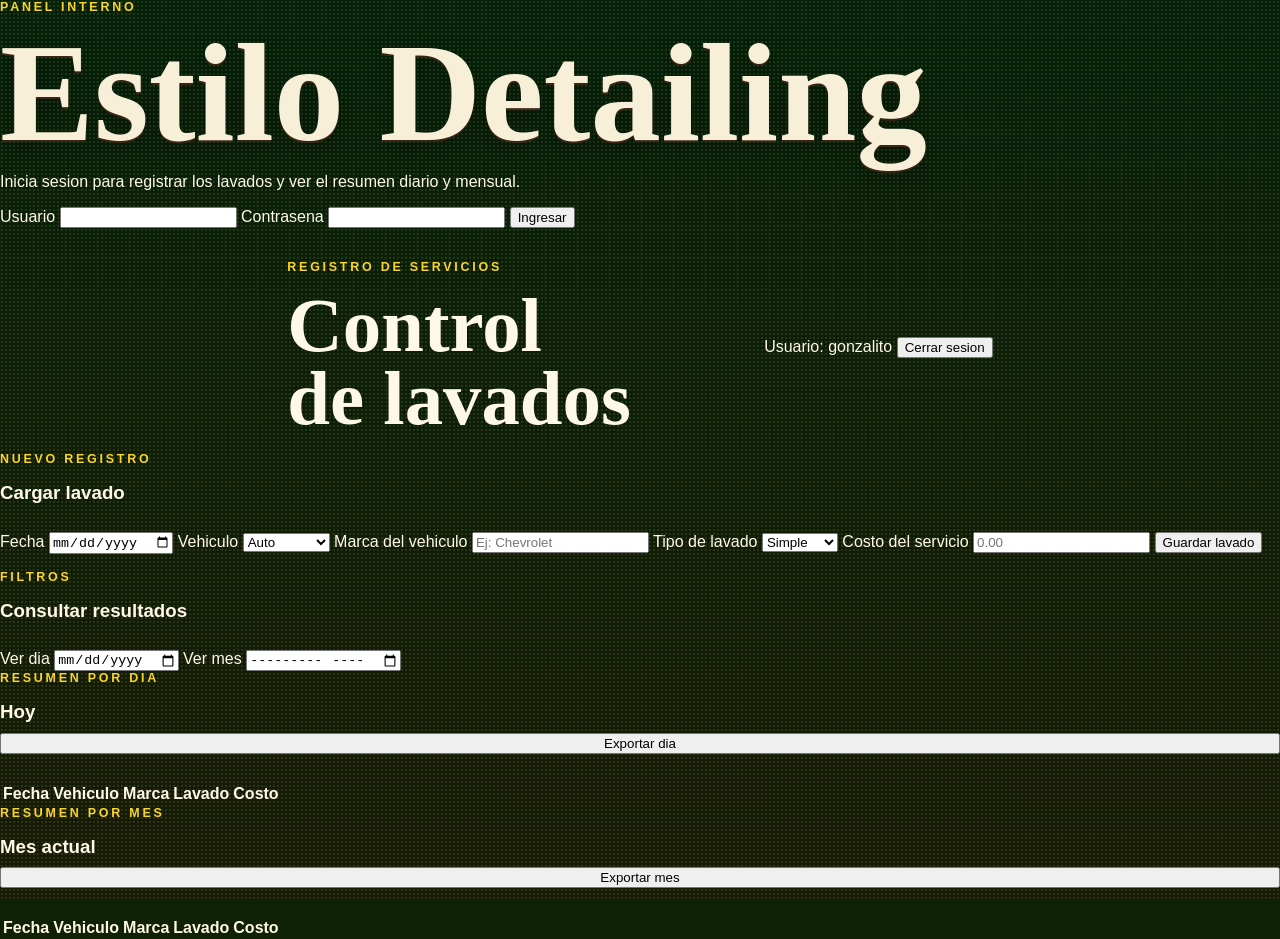
==== commit 5bea818b: "#" ====
--- a/index.html
+++ b/index.html
@@ -1,200 +1,185 @@
 <!DOCTYPE html>
 <html lang="es">
-  <head>
-    <meta charset="UTF-8" />
-    <meta name="viewport" content="width=device-width, initial-scale=1.0" />
-    <meta
-      name="description"
-      content="Lonjas de Cuareim, comparsa del Barrio Sur con raíz, tambor y memoria."
-    />
-    <title>Lonjas de Cuareim</title>
-    <link rel="preconnect" href="https://fonts.googleapis.com" />
-    <link rel="preconnect" href="https://fonts.gstatic.com" crossorigin />
-    <link
-      href="https://fonts.googleapis.com/css2?family=Cormorant+Garamond:wght@400;500;600;700&family=Great+Vibes&family=Manrope:wght@400;500;700;800&display=swap"
-      rel="stylesheet"
-    />
-    <link rel="stylesheet" href="styles.css" />
-  </head>
-  <body>
-    <div class="page-shell">
-      <header class="hero">
-        <nav class="topbar">
-          <a class="brand" href="#inicio">Lonjas de Cuareim</a>
-          <button
-            class="menu-toggle"
-            type="button"
-            aria-expanded="false"
-            aria-controls="main-nav"
-            aria-label="Abrir menú"
-          >
-            <span></span>
-            <span></span>
-            <span></span>
-          </button>
-          <div class="nav-links">
-            <div class="nav-links-inner" id="main-nav">
-              <a href="#inicio" class="active">Inicio</a>
-              <a href="sobre-nosotros.html">Sobre Nosotros</a>
-              <a href="#historia">Historia</a>
-              <a href="galeria.html">Galería</a>
-              <a href="#contacto">Contacto</a>
-            </div>
+<head>
+  <meta charset="UTF-8">
+  <meta name="viewport" content="width=device-width, initial-scale=1.0">
+  <title>Estilo Detailing | Registro interno</title>
+  <link rel="icon" type="image/jpeg" href="./image.jpg">
+  <link rel="apple-touch-icon" href="./image.jpg">
+  <link rel="stylesheet" href="./styles.css">
+</head>
+<body>
+  <main class="shell">
+    <section id="loginView" class="panel auth-panel">
+      <div class="brand-block">
+        <div class="brand-image" aria-hidden="true"></div>
+        <p class="eyebrow">Panel interno</p>
+        <h1>Estilo Detailing</h1>
+        <p class="intro">
+          Inicia sesion para registrar los lavados y ver el resumen diario y mensual.
+        </p>
+      </div>
+
+      <form id="loginForm" class="auth-form">
+        <label>
+          Usuario
+          <input id="username" name="username" type="text" autocomplete="username" required>
+        </label>
+
+        <label>
+          Contrasena
+          <input id="password" name="password" type="password" autocomplete="current-password" required>
+        </label>
+
+        <button type="submit" class="primary-btn">Ingresar</button>
+        <p id="loginError" class="error-message" aria-live="polite"></p>
+      </form>
+    </section>
+
+    <section id="appView" class="app hidden">
+      <header class="topbar panel">
+        <div class="topbar-brand">
+          <div class="brand-image brand-image-small" aria-hidden="true"></div>
+          <div>
+          <p class="eyebrow">Registro de servicios</p>
+          <h2>Control de lavados</h2>
           </div>
-        </nav>
+        </div>
 
-        <section class="hero-content" id="inicio">
-          <p class="eyebrow">Barrio Sur - Montevideo</p>
-          <h1>Lonjas de Cuareim</h1>
-          <p class="hero-tagline">Raíz, tambor y memoria del Barrio Sur</p>
-          <div class="hero-actions">
-            <a class="button button-primary" href="#historia">Conocé Más</a>
-          </div>
-        </section>
-
-        <div class="hero-card reveal">
-          <span class="hero-card-label">Desde la calle Cuareim</span>
-          <div class="hero-stats">
-            <article>
-              <strong>Raíz viva</strong>
-              <span>Hija del Barrio Sur, donde el tambor no se aprende: se hereda.</span>
-            </article>
-            <article>
-              <strong>Escena popular</strong>
-              <span>Una comparsa que no desfila, suena. Cada paso lleva historia, cada toque tiene nombre.</span>
-            </article>
-            <article>
-              <strong>Comunidad</strong>
-              <span>Familia, barrio y generaciones que mantienen encendida la llama del candombe.</span>
-            </article>
-          </div>
+        <div class="topbar-actions">
+          <span class="session-badge">Usuario: gonzalito</span>
+          <button id="logoutBtn" type="button" class="secondary-btn">Cerrar sesion</button>
         </div>
       </header>
 
-      <main>
-        <section class="section story reveal" id="historia">
+      <section class="content-grid">
+        <article class="panel">
           <div class="section-heading">
-            <p class="eyebrow">Nuestra historia</p>
-            <h2 class="single-line-title">Una comparsa que late con identidad propia.</h2>
-          </div>
-          <div class="story-grid">
-            <article class="story-panel highlight">
-              <p>
-                Lonjas de Cuareim nace del encuentro entre vecinas, vecinos y
-                tamborileros del Barrio Sur, donde el candombe es memoria viva
-                además de expresión artística.
-              </p>
-            </article>
-            <article class="story-panel">
-              <h3>Ensayo abierto</h3>
-              <p>
-                Cada ensayo es una invitación a compartir el pulso del barrio,
-                aprender del otro y sostener una tradición que se renueva.
-              </p>
-            </article>
-            <article class="story-panel">
-              <h3>Desfile con presencia</h3>
-              <p>
-                El vestuario, el baile y la cuerda se piensan como un conjunto
-                escénico con fuerza propia y raíz afro-uruguaya.
-              </p>
-            </article>
-            <article class="story-panel">
-              <h3>Puertas abiertas</h3>
-              <p>
-                El proyecto crece con nuevos talentos, colaboraciones y
-                actividades culturales para seguir sumando voces.
-              </p>
-            </article>
-          </div>
-        </section>
-
-        <section class="section schedule reveal" id="agenda">
-          <div class="section-heading">
-            <p class="eyebrow">Agenda</p>
-            <h2 class="single-line-title">Fechas para hacer sonar la llamada.</h2>
-          </div>
-          <div class="schedule-list">
-            <article class="schedule-item">
-              <div>
-                <p class="schedule-date">Jueves 16 de Abril</p>
-                <h3>Taller de Candombe</h3>
-              </div>
-              <p>19:00 hs</p>
-            </article>
-            <article class="schedule-item">
-              <div>
-                <p class="schedule-date">Jueves 23 de Abril</p>
-                <h3>Taller de Candombe</h3>
-              </div>
-              <p>19:00 hs</p>
-            </article>
-            <article class="schedule-item">
-              <div>
-                <p class="schedule-date">Sábado 25 de Abril</p>
-                <h3>Nuestro primer ensayo rumbo a las llamadas</h3>
-              </div>
-              <p>18:00 hs</p>
-            </article>
-          </div>
-        </section>
-
-        <section class="section gallery reveal" id="galeria">
-          <div class="section-heading">
-            <p class="eyebrow">Galería</p>
-            <h2 class="single-line-title">Imágenes para sentir el pulso de la comparsa.</h2>
-          </div>
-          <div class="gallery-grid">
-            <article class="gallery-card gallery-card-large gallery-photo gallery-photo-1">
-              <span>Cuerda</span>
-              <p>La llamada empieza en el cuero, sigue en la calle y se expande en todo el barrio.</p>
-            </article>
-            <article class="gallery-card gallery-photo gallery-photo-2">
-              <span>Baile</span>
-              <p>Movimiento, presencia y tradición en cada salida.</p>
-            </article>
-            <article class="gallery-card gallery-photo gallery-photo-3">
-              <span>Barrio Sur</span>
-              <p>Memoria viva, encuentro y pertenencia en cada esquina.</p>
-            </article>
-            <article class="gallery-card gallery-photo gallery-photo-4">
-              <span>Fogón y lonjas</span>
-              <p>El calor del candombe sigue encendiendo la noche.</p>
-            </article>
-          </div>
-        </section>
-
-        <section class="section contact reveal" id="contacto">
-          <div class="section-heading">
-            <p class="eyebrow">Contacto</p>
-            <h2 class="single-line-title">La rueda siempre tiene lugar para alguien más.</h2>
-          </div>
-          <div class="contact-layout">
-            <div class="contact-copy">
-              <p>
-                Si querés que la comparsa suene en tu evento, acercarte a un
-                ensayo o impulsar una actividad cultural, estás invitado a
-                ponerte en contacto.
-              </p>
-            </div>
-            <div class="contact-box">
-              <a href="mailto:lonjasdecuareim@gmail.com">lonjasdecuareim@gmail.com</a>
-              <a href="https://www.instagram.com/lonjasdecuareim/" target="_blank" rel="noreferrer">
-                Instagram / @lonjasdecuareim
-              </a>
-              <a href="https://wa.me/59897049992" target="_blank" rel="noreferrer">
-                WhatsApp / +598 97 049 992
-              </a>
+            <div>
+              <p class="eyebrow">Nuevo registro</p>
+              <h3>Cargar lavado</h3>
             </div>
           </div>
-        </section>
-      </main>
 
-      <footer class="site-footer">
-        <p>Designed by Ombu</p>
-      </footer>
-    </div>
+          <form id="washForm" class="wash-form">
+            <label>
+              Fecha
+              <input id="serviceDate" name="serviceDate" type="date" required>
+            </label>
 
-    <script src="script.js"></script>
-  </body>
+            <label>
+              Vehiculo
+              <select id="vehicleType" name="vehicleType" required>
+                <option value="Auto">Auto</option>
+                <option value="SUV">SUV</option>
+                <option value="Camioneta">Camioneta</option>
+              </select>
+            </label>
+
+            <label>
+              Marca del vehiculo
+              <input id="vehicleBrand" name="vehicleBrand" type="text" placeholder="Ej: Chevrolet" required>
+            </label>
+
+            <label>
+              Tipo de lavado
+              <select id="washType" name="washType" required>
+                <option value="Simple">Simple</option>
+                <option value="Comun">Comun</option>
+                <option value="Premium">Premium</option>
+              </select>
+            </label>
+
+            <label>
+              Costo del servicio
+              <input id="serviceCost" name="serviceCost" type="number" min="0" step="0.01" placeholder="0.00" required>
+            </label>
+
+            <button type="submit" class="primary-btn">Guardar lavado</button>
+            <p id="formMessage" class="success-message" aria-live="polite"></p>
+          </form>
+        </article>
+
+        <article class="panel">
+          <div class="section-heading">
+            <div>
+              <p class="eyebrow">Filtros</p>
+              <h3>Consultar resultados</h3>
+            </div>
+          </div>
+
+          <div class="filter-grid">
+            <label>
+              Ver dia
+              <input id="dailyFilter" type="date">
+            </label>
+
+            <label>
+              Ver mes
+              <input id="monthlyFilter" type="month">
+            </label>
+          </div>
+        </article>
+      </section>
+
+      <section class="dashboard-grid">
+        <article class="panel">
+          <div class="section-heading">
+            <div>
+              <p class="eyebrow">Resumen por dia</p>
+              <h3 id="dailyTitle">Hoy</h3>
+            </div>
+            <button id="exportDailyBtn" type="button" class="secondary-btn">Exportar dia</button>
+          </div>
+
+          <div id="dailyStats" class="stats-grid"></div>
+          <div id="dailyBreakdown" class="breakdown-list"></div>
+          <div class="table-wrap">
+            <table>
+              <thead>
+                <tr>
+                  <th>Fecha</th>
+                  <th>Vehiculo</th>
+                  <th>Marca</th>
+                  <th>Lavado</th>
+                  <th>Costo</th>
+                </tr>
+              </thead>
+              <tbody id="dailyTableBody"></tbody>
+            </table>
+          </div>
+        </article>
+
+        <article class="panel">
+          <div class="section-heading">
+            <div>
+              <p class="eyebrow">Resumen por mes</p>
+              <h3 id="monthlyTitle">Mes actual</h3>
+            </div>
+            <button id="exportMonthlyBtn" type="button" class="secondary-btn">Exportar mes</button>
+          </div>
+
+          <div id="monthlyStats" class="stats-grid"></div>
+          <div id="monthlyBreakdown" class="breakdown-list"></div>
+          <div class="table-wrap">
+            <table>
+              <thead>
+                <tr>
+                  <th>Fecha</th>
+                  <th>Vehiculo</th>
+                  <th>Marca</th>
+                  <th>Lavado</th>
+                  <th>Costo</th>
+                </tr>
+              </thead>
+              <tbody id="monthlyTableBody"></tbody>
+            </table>
+          </div>
+        </article>
+      </section>
+    </section>
+  </main>
+
+  <script src="./app.js"></script>
+</body>
 </html>
--- a/styles.css
+++ b/styles.css
@@ -1,11 +1,13 @@
 :root {
-  --surface: rgba(10, 37, 33, 0.8);
-  --surface-strong: rgba(10, 59, 50, 0.9);
-  --text: #f3efe2;
-  --muted: #cfe0d6;
-  --accent: #0f8f6f;
-  --accent-soft: #78d9b5;
-  --line: rgba(194, 248, 228, 0.18);
+  --surface: rgba(4, 53, 15, 0.82);
+  --surface-strong: rgba(0, 80, 25, 0.9);
+  --text: #fff8e7;
+  --muted: #f5efc8;
+  --accent: #009421;
+  --accent-soft: #fbd42a;
+  --accent-warm: #ffb200;
+  --accent-hot: #ff3131;
+  --line: rgba(251, 212, 42, 0.22);
   --shadow: 0 24px 60px rgba(0, 0, 0, 0.48);
 }
 
@@ -25,9 +27,9 @@
   font-family: "Manrope", sans-serif;
   color: var(--text);
   background:
-    linear-gradient(180deg, rgba(5, 18, 16, 0.3), rgba(4, 24, 20, 0.74)),
+    linear-gradient(180deg, rgba(0, 46, 12, 0.32), rgba(19, 38, 3, 0.74)),
     url("portada.png") center top / cover no-repeat fixed;
-  background-color: #081412;
+  background-color: #071507;
 }
 
 body::before {
@@ -36,9 +38,9 @@
   inset: 0;
   pointer-events: none;
   background:
-    linear-gradient(180deg, rgba(3, 27, 23, 0.42) 0%, rgba(5, 31, 27, 0.18) 24%, rgba(3, 22, 19, 0.72) 100%),
-    linear-gradient(rgba(180, 241, 222, 0.04) 1px, transparent 1px),
-    linear-gradient(90deg, rgba(180, 241, 222, 0.04) 1px, transparent 1px);
+    linear-gradient(180deg, rgba(0, 48, 14, 0.42) 0%, rgba(34, 43, 0, 0.18) 24%, rgba(44, 11, 11, 0.56) 100%),
+    linear-gradient(rgba(251, 212, 42, 0.05) 1px, transparent 1px),
+    linear-gradient(90deg, rgba(251, 212, 42, 0.05) 1px, transparent 1px);
   background-size: auto, 32px 32px, 32px 32px;
   opacity: 0.48;
 }
@@ -49,7 +51,7 @@
   inset: 0;
   pointer-events: none;
   opacity: 0.16;
-  background-image: radial-gradient(circle, rgba(255, 249, 231, 0.7) 0.8px, transparent 1px);
+  background-image: radial-gradient(circle, rgba(255, 240, 166, 0.72) 0.8px, transparent 1px);
   background-size: 4px 4px;
   mix-blend-mode: screen;
 }
@@ -80,7 +82,7 @@
   pointer-events: none;
   inset: 5.5rem 0 8rem;
   border-radius: 40px;
-  background: linear-gradient(180deg, rgba(7, 34, 31, 0.34) 0%, rgba(13, 69, 55, 0.22) 42%, rgba(3, 20, 17, 0.7) 100%);
+  background: linear-gradient(180deg, rgba(0, 54, 15, 0.34) 0%, rgba(0, 148, 33, 0.24) 42%, rgba(88, 21, 21, 0.42) 100%);
   box-shadow: inset 0 -140px 160px rgba(2, 13, 11, 0.92);
 }
 
@@ -92,8 +94,8 @@
   height: 34%;
   border-radius: 36px;
   background:
-    radial-gradient(circle at 50% 100%, rgba(57, 213, 166, 0.24), transparent 14%),
-    linear-gradient(180deg, transparent 0%, rgba(4, 19, 16, 0.12) 38%, rgba(3, 16, 13, 0.5) 100%);
+    radial-gradient(circle at 50% 100%, rgba(255, 178, 0, 0.24), transparent 14%),
+    linear-gradient(180deg, transparent 0%, rgba(14, 50, 9, 0.12) 38%, rgba(54, 12, 12, 0.42) 100%);
   filter: blur(6px);
 }
 
@@ -109,8 +111,8 @@
 
 .menu-toggle {
   display: none;
-  border: 1px solid rgba(194, 248, 228, 0.22);
-  background: rgba(6, 36, 31, 0.76);
+  border: 1px solid rgba(251, 212, 42, 0.25);
+  background: rgba(2, 58, 16, 0.78);
   border-radius: 14px;
   padding: 0.8rem 0.75rem;
   cursor: pointer;
@@ -229,7 +231,7 @@
   font-family: "Cormorant Garamond", serif;
   font-size: clamp(2rem, 3vw, 3.6rem);
   font-weight: 700;
-  color: #93e5c6;
+  color: var(--accent-soft);
   text-shadow: 0 8px 20px rgba(0, 0, 0, 0.3);
 }
 
@@ -248,9 +250,9 @@
 }
 
 .button-primary {
-  background: linear-gradient(180deg, #12a27d, #0b6a53);
-  color: #effff8;
-  box-shadow: 0 18px 34px rgba(6, 73, 56, 0.38);
+  background: linear-gradient(180deg, var(--accent-hot), #c31414);
+  color: #fff4cf;
+  box-shadow: 0 18px 34px rgba(120, 15, 15, 0.4);
 }
 
 .hero-card,
@@ -271,7 +273,7 @@
   padding: 1.35rem 1.5rem;
   border-radius: 26px;
   width: min(100%, 1120px);
-  background: linear-gradient(180deg, rgba(7, 31, 27, 0.76), rgba(5, 28, 24, 0.56));
+  background: linear-gradient(180deg, rgba(3, 66, 19, 0.78), rgba(31, 58, 4, 0.6));
 }
 
 .hero-card-label {
@@ -279,7 +281,7 @@
   margin-bottom: 1rem;
   padding: 0.35rem 0.7rem;
   border-radius: 999px;
-  background: rgba(120, 217, 181, 0.12);
+  background: rgba(251, 212, 42, 0.14);
   color: var(--accent-soft);
   font-size: 0.82rem;
   font-weight: 800;
@@ -381,7 +383,7 @@
   display: flex;
   align-items: flex-end;
   min-height: 260px;
-  background: linear-gradient(160deg, rgba(18, 162, 125, 0.22), transparent 54%), var(--surface-strong);
+  background: linear-gradient(160deg, rgba(255, 49, 49, 0.18), transparent 54%), var(--surface-strong);
 }
 
 .schedule-list,
@@ -417,8 +419,8 @@
   flex-direction: column;
   justify-content: flex-end;
   background:
-    linear-gradient(180deg, rgba(255, 255, 255, 0) 12%, rgba(3, 18, 15, 0.88) 92%),
-    radial-gradient(circle at top, rgba(120, 217, 181, 0.2), rgba(18, 162, 125, 0.08) 36%, transparent 70%),
+    linear-gradient(180deg, rgba(255, 255, 255, 0) 12%, rgba(11, 42, 10, 0.9) 92%),
+    radial-gradient(circle at top, rgba(251, 212, 42, 0.22), rgba(255, 49, 49, 0.08) 36%, transparent 70%),
     var(--surface-strong);
   overflow: hidden;
 }
@@ -449,7 +451,7 @@
   position: absolute;
   inset: 0;
   background:
-    linear-gradient(180deg, rgba(6, 29, 24, 0.08) 10%, rgba(3, 18, 15, 0.84) 92%);
+    linear-gradient(180deg, rgba(11, 39, 10, 0.08) 10%, rgba(7, 34, 8, 0.86) 92%);
   z-index: -1;
 }
 
@@ -482,6 +484,128 @@
   display: grid;
   grid-template-columns: repeat(3, minmax(0, 1fr));
   gap: 1rem;
+}
+
+.featured-carousel {
+  display: grid;
+  gap: 1rem;
+  margin-bottom: 1.5rem;
+}
+
+.carousel-stage {
+  position: relative;
+  min-height: 620px;
+  border: 1px solid var(--line);
+  border-radius: 34px;
+  overflow: hidden;
+  background: rgba(6, 57, 17, 0.72);
+  box-shadow: var(--shadow);
+}
+
+.carousel-slide {
+  position: absolute;
+  inset: 0;
+  opacity: 0;
+  pointer-events: none;
+  transition: opacity 260ms ease;
+}
+
+.carousel-slide.is-active {
+  opacity: 1;
+  pointer-events: auto;
+}
+
+.carousel-photo-trigger {
+  position: absolute;
+  inset: 0;
+}
+
+.carousel-slide img {
+  width: 100%;
+  height: 100%;
+  object-fit: cover;
+  display: block;
+}
+
+.carousel-copy {
+  position: absolute;
+  inset: auto 0 0;
+  z-index: 2;
+  padding: 1.5rem;
+  pointer-events: none;
+  background:
+    linear-gradient(180deg, rgba(6, 38, 11, 0) 0%, rgba(6, 57, 17, 0.84) 36%, rgba(6, 57, 17, 0.96) 100%);
+}
+
+.carousel-copy span {
+  display: block;
+  margin-bottom: 0.45rem;
+  font-size: 1rem;
+  font-weight: 800;
+}
+
+.carousel-copy p {
+  margin: 0;
+  color: var(--muted);
+  line-height: 1.6;
+  max-width: 56ch;
+}
+
+.carousel-controls {
+  display: grid;
+  grid-template-columns: auto 1fr auto;
+  gap: 1rem;
+  align-items: center;
+}
+
+.carousel-arrow {
+  border: 1px solid var(--line);
+  background: rgba(6, 57, 17, 0.8);
+  color: var(--text);
+  width: 54px;
+  height: 54px;
+  border-radius: 999px;
+  font-size: 2rem;
+  line-height: 1;
+  cursor: pointer;
+  box-shadow: var(--shadow);
+}
+
+.carousel-thumbs {
+  display: flex;
+  gap: 0.75rem;
+  overflow-x: auto;
+  padding-bottom: 0.25rem;
+  scrollbar-width: thin;
+  -webkit-overflow-scrolling: touch;
+}
+
+.carousel-thumb {
+  display: block;
+  flex: 0 0 108px;
+  padding: 0;
+  border: 1px solid rgba(255, 255, 255, 0.08);
+  background: transparent;
+  border-radius: 18px;
+  overflow: hidden;
+  min-width: 108px;
+  height: 92px;
+  cursor: pointer;
+  opacity: 0.72;
+  transition: opacity 180ms ease, transform 180ms ease, border-color 180ms ease;
+}
+
+.carousel-thumb.is-active {
+  opacity: 1;
+  transform: translateY(-2px);
+  border-color: var(--accent-soft);
+}
+
+.carousel-thumb img {
+  width: 100%;
+  height: 100%;
+  object-fit: cover;
+  display: block;
 }
 
 .photo-frame {
@@ -490,7 +614,7 @@
   border: 1px solid var(--line);
   border-radius: 28px;
   overflow: hidden;
-  background: rgba(4, 24, 20, 0.72);
+  background: rgba(6, 57, 17, 0.72);
   box-shadow: var(--shadow);
 }
 
@@ -505,6 +629,29 @@
 
 .photo-portal-archive .photo-frame {
   min-height: 280px;
+}
+
+.video-preview {
+  display: grid;
+  grid-template-columns: repeat(2, minmax(0, 1fr));
+  gap: 1rem;
+}
+
+.video-frame {
+  position: relative;
+  overflow: hidden;
+  border: 1px solid var(--line);
+  border-radius: 28px;
+  background: rgba(6, 57, 17, 0.72);
+  box-shadow: var(--shadow);
+  aspect-ratio: 16 / 9;
+}
+
+.video-frame iframe {
+  width: 100%;
+  height: 100%;
+  border: 0;
+  display: block;
 }
 
 .photo-frame img {
@@ -532,7 +679,7 @@
   pointer-events: none;
   padding: 1.2rem;
   background:
-    linear-gradient(180deg, rgba(4, 24, 20, 0) 0%, rgba(4, 24, 20, 0.84) 36%, rgba(4, 24, 20, 0.96) 100%);
+    linear-gradient(180deg, rgba(6, 38, 11, 0) 0%, rgba(6, 57, 17, 0.84) 36%, rgba(6, 57, 17, 0.96) 100%);
 }
 
 .photo-frame-copy span {
@@ -555,7 +702,7 @@
   display: grid;
   place-items: center;
   padding: 2rem;
-  background: rgba(3, 18, 15, 0.9);
+  background: rgba(10, 40, 10, 0.92);
   opacity: 0;
   visibility: hidden;
   transition: opacity 220ms ease, visibility 220ms ease;
@@ -584,8 +731,8 @@
   position: absolute;
   top: 1.2rem;
   right: 1.2rem;
-  border: 1px solid rgba(194, 248, 228, 0.22);
-  background: rgba(6, 36, 31, 0.9);
+  border: 1px solid rgba(251, 212, 42, 0.25);
+  background: rgba(87, 16, 16, 0.9);
   color: var(--text);
   width: 48px;
   height: 48px;
@@ -651,12 +798,24 @@
     grid-template-columns: 1fr;
   }
 
+  .carousel-stage {
+    min-height: 520px;
+  }
+
+  .carousel-thumbs {
+    gap: 0.6rem;
+  }
+
   .photo-frame-large,
   .photo-frame-wide {
     grid-column: span 1;
     min-height: 340px;
   }
 
+  .video-preview {
+    grid-template-columns: 1fr;
+  }
+
   .schedule-item {
     flex-direction: column;
     align-items: flex-start;
@@ -670,7 +829,7 @@
 @media (max-width: 720px) {
   body {
     background:
-      linear-gradient(180deg, rgba(9, 7, 9, 0.38), rgba(9, 7, 9, 0.72)),
+      linear-gradient(180deg, rgba(10, 42, 8, 0.38), rgba(52, 17, 17, 0.66)),
       url("portada.png") 64% top / cover no-repeat scroll;
   }
 
@@ -734,6 +893,29 @@
     font-size: 1.8rem;
   }
 
+  .carousel-stage {
+    min-height: 420px;
+    border-radius: 24px;
+  }
+
+  .carousel-controls {
+    grid-template-columns: 1fr;
+  }
+
+  .carousel-thumbs {
+    gap: 0.55rem;
+  }
+
+  .carousel-thumb {
+    flex-basis: 88px;
+    min-width: 88px;
+    height: 76px;
+  }
+
+  .carousel-arrow {
+    display: none;
+  }
+
   .lightbox {
     padding: 1rem;
   }
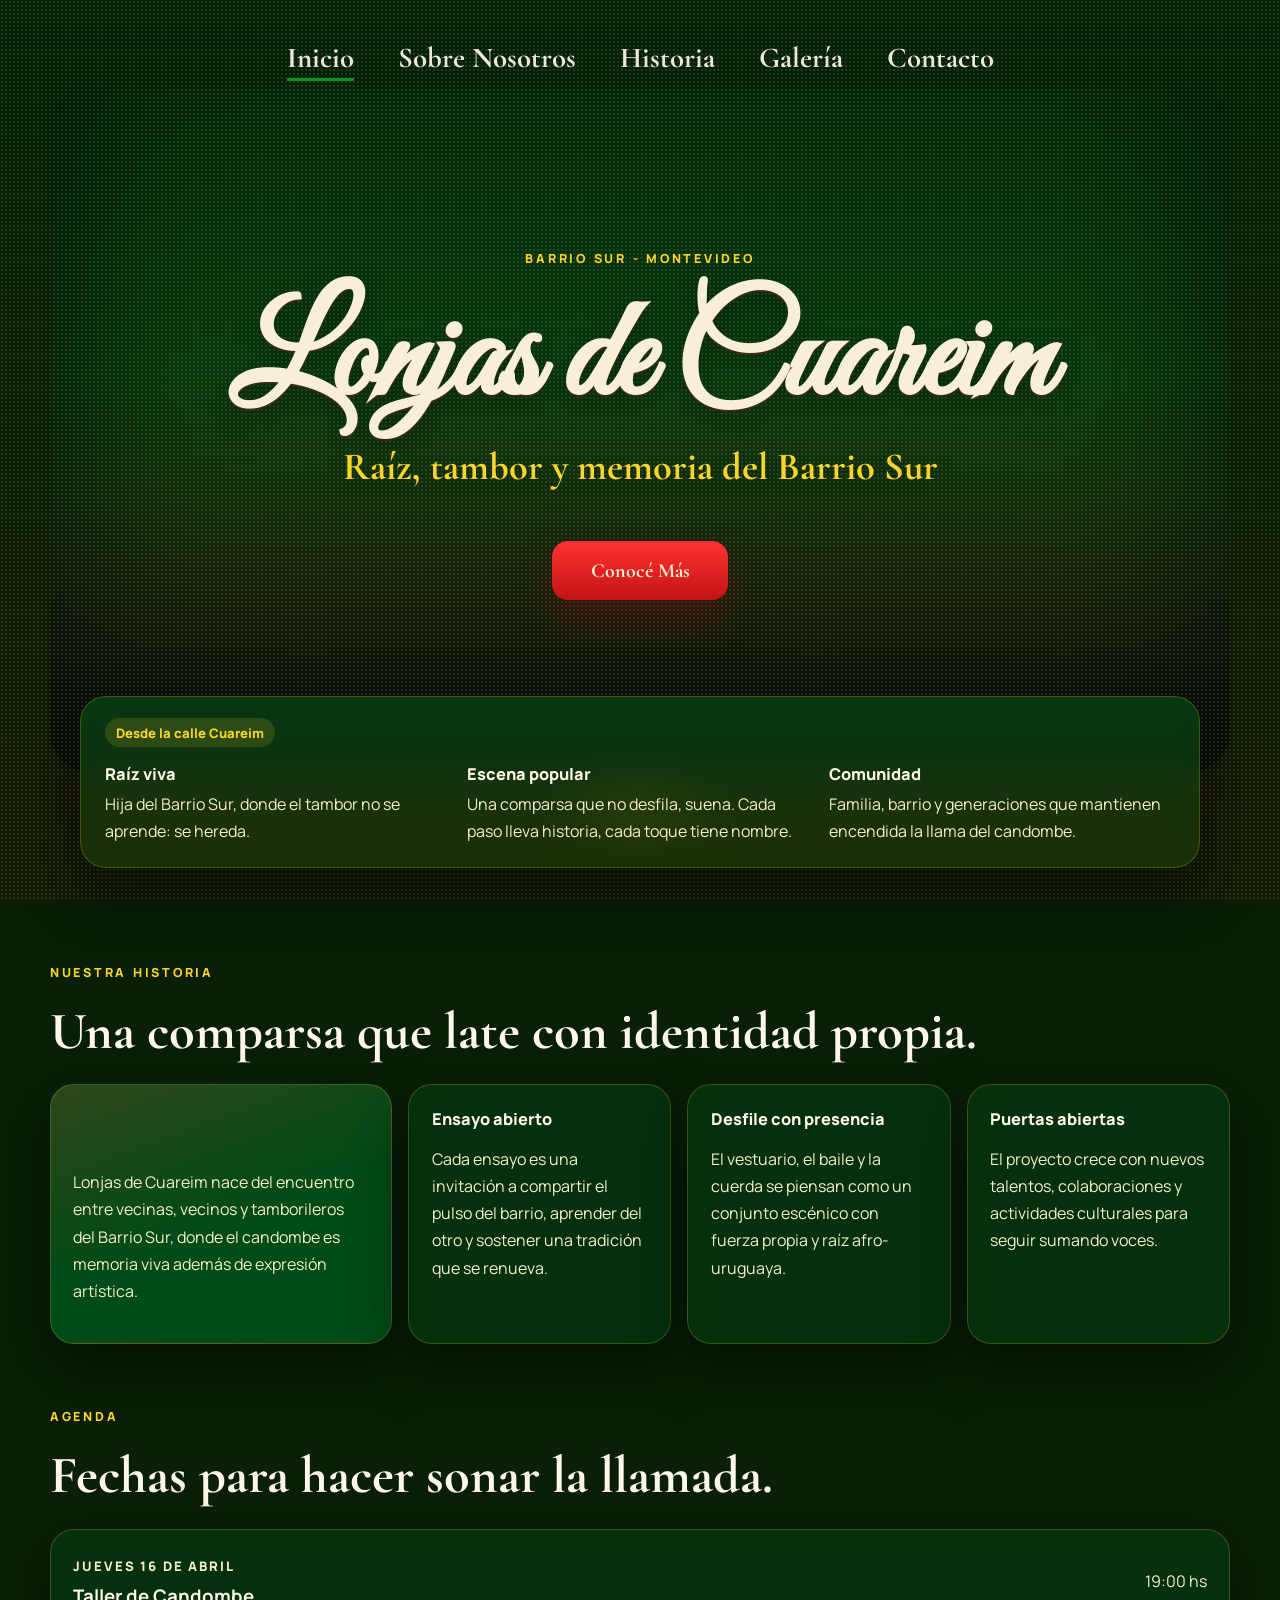
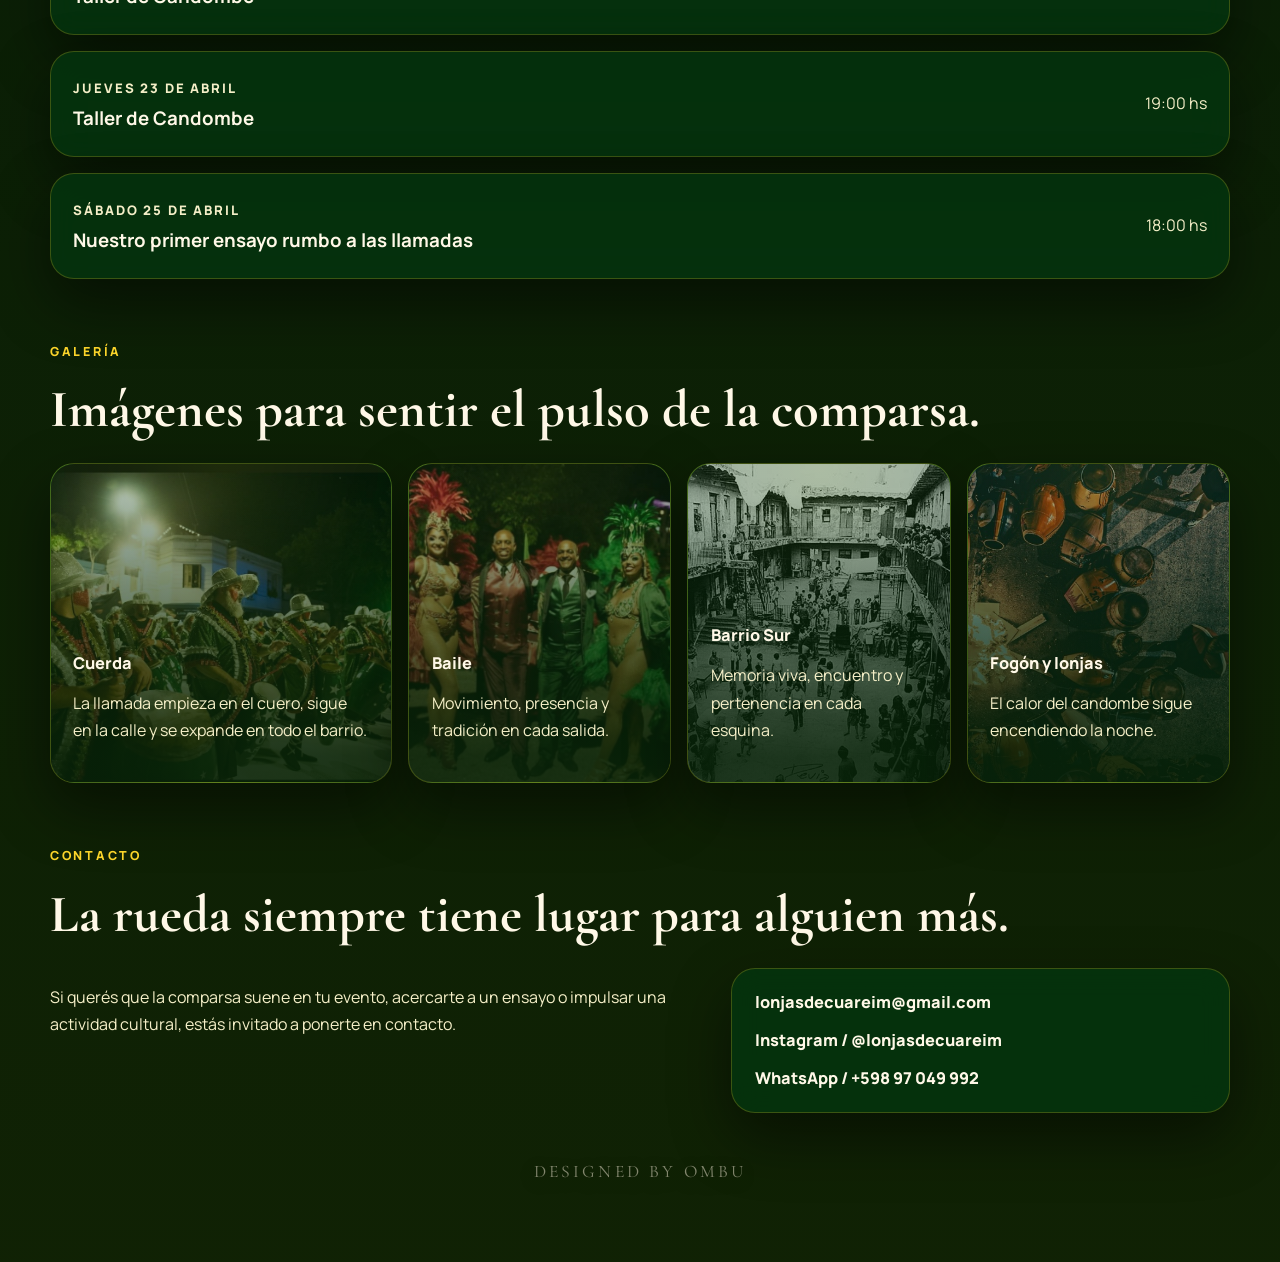
==== commit edf73724: "dsfdsf" ====
--- a/index.html
+++ b/index.html
@@ -1,185 +1,200 @@
 <!DOCTYPE html>
 <html lang="es">
-<head>
-  <meta charset="UTF-8">
-  <meta name="viewport" content="width=device-width, initial-scale=1.0">
-  <title>Estilo Detailing | Registro interno</title>
-  <link rel="icon" type="image/jpeg" href="./image.jpg">
-  <link rel="apple-touch-icon" href="./image.jpg">
-  <link rel="stylesheet" href="./styles.css">
-</head>
-<body>
-  <main class="shell">
-    <section id="loginView" class="panel auth-panel">
-      <div class="brand-block">
-        <div class="brand-image" aria-hidden="true"></div>
-        <p class="eyebrow">Panel interno</p>
-        <h1>Estilo Detailing</h1>
-        <p class="intro">
-          Inicia sesion para registrar los lavados y ver el resumen diario y mensual.
-        </p>
-      </div>
-
-      <form id="loginForm" class="auth-form">
-        <label>
-          Usuario
-          <input id="username" name="username" type="text" autocomplete="username" required>
-        </label>
-
-        <label>
-          Contrasena
-          <input id="password" name="password" type="password" autocomplete="current-password" required>
-        </label>
-
-        <button type="submit" class="primary-btn">Ingresar</button>
-        <p id="loginError" class="error-message" aria-live="polite"></p>
-      </form>
-    </section>
-
-    <section id="appView" class="app hidden">
-      <header class="topbar panel">
-        <div class="topbar-brand">
-          <div class="brand-image brand-image-small" aria-hidden="true"></div>
-          <div>
-          <p class="eyebrow">Registro de servicios</p>
-          <h2>Control de lavados</h2>
-          </div>
-        </div>
-
-        <div class="topbar-actions">
-          <span class="session-badge">Usuario: gonzalito</span>
-          <button id="logoutBtn" type="button" class="secondary-btn">Cerrar sesion</button>
+  <head>
+    <meta charset="UTF-8" />
+    <meta name="viewport" content="width=device-width, initial-scale=1.0" />
+    <meta
+      name="description"
+      content="Lonjas de Cuareim, comparsa del Barrio Sur con raíz, tambor y memoria."
+    />
+    <title>Lonjas de Cuareim</title>
+    <link rel="preconnect" href="https://fonts.googleapis.com" />
+    <link rel="preconnect" href="https://fonts.gstatic.com" crossorigin />
+    <link
+      href="https://fonts.googleapis.com/css2?family=Cormorant+Garamond:wght@400;500;600;700&family=Great+Vibes&family=Manrope:wght@400;500;700;800&display=swap"
+      rel="stylesheet"
+    />
+    <link rel="stylesheet" href="styles.css" />
+  </head>
+  <body>
+    <div class="page-shell">
+      <header class="hero">
+        <nav class="topbar">
+          <a class="brand" href="#inicio">Lonjas de Cuareim</a>
+          <button
+            class="menu-toggle"
+            type="button"
+            aria-expanded="false"
+            aria-controls="main-nav"
+            aria-label="Abrir menú"
+          >
+            <span></span>
+            <span></span>
+            <span></span>
+          </button>
+          <div class="nav-links">
+            <div class="nav-links-inner" id="main-nav">
+              <a href="#inicio" class="active">Inicio</a>
+              <a href="sobre-nosotros.html">Sobre Nosotros</a>
+              <a href="#historia">Historia</a>
+              <a href="galeria.html">Galería</a>
+              <a href="#contacto">Contacto</a>
+            </div>
+          </div>
+        </nav>
+
+        <section class="hero-content" id="inicio">
+          <p class="eyebrow">Barrio Sur - Montevideo</p>
+          <h1>Lonjas de Cuareim</h1>
+          <p class="hero-tagline">Raíz, tambor y memoria del Barrio Sur</p>
+          <div class="hero-actions">
+            <a class="button button-primary" href="#historia">Conocé Más</a>
+          </div>
+        </section>
+
+        <div class="hero-card reveal">
+          <span class="hero-card-label">Desde la calle Cuareim</span>
+          <div class="hero-stats">
+            <article>
+              <strong>Raíz viva</strong>
+              <span>Hija del Barrio Sur, donde el tambor no se aprende: se hereda.</span>
+            </article>
+            <article>
+              <strong>Escena popular</strong>
+              <span>Una comparsa que no desfila, suena. Cada paso lleva historia, cada toque tiene nombre.</span>
+            </article>
+            <article>
+              <strong>Comunidad</strong>
+              <span>Familia, barrio y generaciones que mantienen encendida la llama del candombe.</span>
+            </article>
+          </div>
         </div>
       </header>
 
-      <section class="content-grid">
-        <article class="panel">
-          <div class="section-heading">
-            <div>
-              <p class="eyebrow">Nuevo registro</p>
-              <h3>Cargar lavado</h3>
+      <main>
+        <section class="section story reveal" id="historia">
+          <div class="section-heading">
+            <p class="eyebrow">Nuestra historia</p>
+            <h2 class="single-line-title">Una comparsa que late con identidad propia.</h2>
+          </div>
+          <div class="story-grid">
+            <article class="story-panel highlight">
+              <p>
+                Lonjas de Cuareim nace del encuentro entre vecinas, vecinos y
+                tamborileros del Barrio Sur, donde el candombe es memoria viva
+                además de expresión artística.
+              </p>
+            </article>
+            <article class="story-panel">
+              <h3>Ensayo abierto</h3>
+              <p>
+                Cada ensayo es una invitación a compartir el pulso del barrio,
+                aprender del otro y sostener una tradición que se renueva.
+              </p>
+            </article>
+            <article class="story-panel">
+              <h3>Desfile con presencia</h3>
+              <p>
+                El vestuario, el baile y la cuerda se piensan como un conjunto
+                escénico con fuerza propia y raíz afro-uruguaya.
+              </p>
+            </article>
+            <article class="story-panel">
+              <h3>Puertas abiertas</h3>
+              <p>
+                El proyecto crece con nuevos talentos, colaboraciones y
+                actividades culturales para seguir sumando voces.
+              </p>
+            </article>
+          </div>
+        </section>
+
+        <section class="section schedule reveal" id="agenda">
+          <div class="section-heading">
+            <p class="eyebrow">Agenda</p>
+            <h2 class="single-line-title">Fechas para hacer sonar la llamada.</h2>
+          </div>
+          <div class="schedule-list">
+            <article class="schedule-item">
+              <div>
+                <p class="schedule-date">Jueves 16 de Abril</p>
+                <h3>Taller de Candombe</h3>
+              </div>
+              <p>19:00 hs</p>
+            </article>
+            <article class="schedule-item">
+              <div>
+                <p class="schedule-date">Jueves 23 de Abril</p>
+                <h3>Taller de Candombe</h3>
+              </div>
+              <p>19:00 hs</p>
+            </article>
+            <article class="schedule-item">
+              <div>
+                <p class="schedule-date">Sábado 25 de Abril</p>
+                <h3>Nuestro primer ensayo rumbo a las llamadas</h3>
+              </div>
+              <p>18:00 hs</p>
+            </article>
+          </div>
+        </section>
+
+        <section class="section gallery reveal" id="galeria">
+          <div class="section-heading">
+            <p class="eyebrow">Galería</p>
+            <h2 class="single-line-title">Imágenes para sentir el pulso de la comparsa.</h2>
+          </div>
+          <div class="gallery-grid">
+            <article class="gallery-card gallery-card-large gallery-photo gallery-photo-1">
+              <span>Cuerda</span>
+              <p>La llamada empieza en el cuero, sigue en la calle y se expande en todo el barrio.</p>
+            </article>
+            <article class="gallery-card gallery-photo gallery-photo-2">
+              <span>Baile</span>
+              <p>Movimiento, presencia y tradición en cada salida.</p>
+            </article>
+            <article class="gallery-card gallery-photo gallery-photo-3">
+              <span>Barrio Sur</span>
+              <p>Memoria viva, encuentro y pertenencia en cada esquina.</p>
+            </article>
+            <article class="gallery-card gallery-photo gallery-photo-4">
+              <span>Fogón y lonjas</span>
+              <p>El calor del candombe sigue encendiendo la noche.</p>
+            </article>
+          </div>
+        </section>
+
+        <section class="section contact reveal" id="contacto">
+          <div class="section-heading">
+            <p class="eyebrow">Contacto</p>
+            <h2 class="single-line-title">La rueda siempre tiene lugar para alguien más.</h2>
+          </div>
+          <div class="contact-layout">
+            <div class="contact-copy">
+              <p>
+                Si querés que la comparsa suene en tu evento, acercarte a un
+                ensayo o impulsar una actividad cultural, estás invitado a
+                ponerte en contacto.
+              </p>
             </div>
-          </div>
-
-          <form id="washForm" class="wash-form">
-            <label>
-              Fecha
-              <input id="serviceDate" name="serviceDate" type="date" required>
-            </label>
-
-            <label>
-              Vehiculo
-              <select id="vehicleType" name="vehicleType" required>
-                <option value="Auto">Auto</option>
-                <option value="SUV">SUV</option>
-                <option value="Camioneta">Camioneta</option>
-              </select>
-            </label>
-
-            <label>
-              Marca del vehiculo
-              <input id="vehicleBrand" name="vehicleBrand" type="text" placeholder="Ej: Chevrolet" required>
-            </label>
-
-            <label>
-              Tipo de lavado
-              <select id="washType" name="washType" required>
-                <option value="Simple">Simple</option>
-                <option value="Comun">Comun</option>
-                <option value="Premium">Premium</option>
-              </select>
-            </label>
-
-            <label>
-              Costo del servicio
-              <input id="serviceCost" name="serviceCost" type="number" min="0" step="0.01" placeholder="0.00" required>
-            </label>
-
-            <button type="submit" class="primary-btn">Guardar lavado</button>
-            <p id="formMessage" class="success-message" aria-live="polite"></p>
-          </form>
-        </article>
-
-        <article class="panel">
-          <div class="section-heading">
-            <div>
-              <p class="eyebrow">Filtros</p>
-              <h3>Consultar resultados</h3>
+            <div class="contact-box">
+              <a href="mailto:lonjasdecuareim@gmail.com">lonjasdecuareim@gmail.com</a>
+              <a href="https://www.instagram.com/lonjasdecuareim/" target="_blank" rel="noreferrer">
+                Instagram / @lonjasdecuareim
+              </a>
+              <a href="https://wa.me/59897049992" target="_blank" rel="noreferrer">
+                WhatsApp / +598 97 049 992
+              </a>
             </div>
           </div>
-
-          <div class="filter-grid">
-            <label>
-              Ver dia
-              <input id="dailyFilter" type="date">
-            </label>
-
-            <label>
-              Ver mes
-              <input id="monthlyFilter" type="month">
-            </label>
-          </div>
-        </article>
-      </section>
-
-      <section class="dashboard-grid">
-        <article class="panel">
-          <div class="section-heading">
-            <div>
-              <p class="eyebrow">Resumen por dia</p>
-              <h3 id="dailyTitle">Hoy</h3>
-            </div>
-            <button id="exportDailyBtn" type="button" class="secondary-btn">Exportar dia</button>
-          </div>
-
-          <div id="dailyStats" class="stats-grid"></div>
-          <div id="dailyBreakdown" class="breakdown-list"></div>
-          <div class="table-wrap">
-            <table>
-              <thead>
-                <tr>
-                  <th>Fecha</th>
-                  <th>Vehiculo</th>
-                  <th>Marca</th>
-                  <th>Lavado</th>
-                  <th>Costo</th>
-                </tr>
-              </thead>
-              <tbody id="dailyTableBody"></tbody>
-            </table>
-          </div>
-        </article>
-
-        <article class="panel">
-          <div class="section-heading">
-            <div>
-              <p class="eyebrow">Resumen por mes</p>
-              <h3 id="monthlyTitle">Mes actual</h3>
-            </div>
-            <button id="exportMonthlyBtn" type="button" class="secondary-btn">Exportar mes</button>
-          </div>
-
-          <div id="monthlyStats" class="stats-grid"></div>
-          <div id="monthlyBreakdown" class="breakdown-list"></div>
-          <div class="table-wrap">
-            <table>
-              <thead>
-                <tr>
-                  <th>Fecha</th>
-                  <th>Vehiculo</th>
-                  <th>Marca</th>
-                  <th>Lavado</th>
-                  <th>Costo</th>
-                </tr>
-              </thead>
-              <tbody id="monthlyTableBody"></tbody>
-            </table>
-          </div>
-        </article>
-      </section>
-    </section>
-  </main>
-
-  <script src="./app.js"></script>
-</body>
+        </section>
+      </main>
+
+      <footer class="site-footer">
+        <p>Designed by Ombu</p>
+      </footer>
+    </div>
+
+    <script src="script.js"></script>
+  </body>
 </html>
